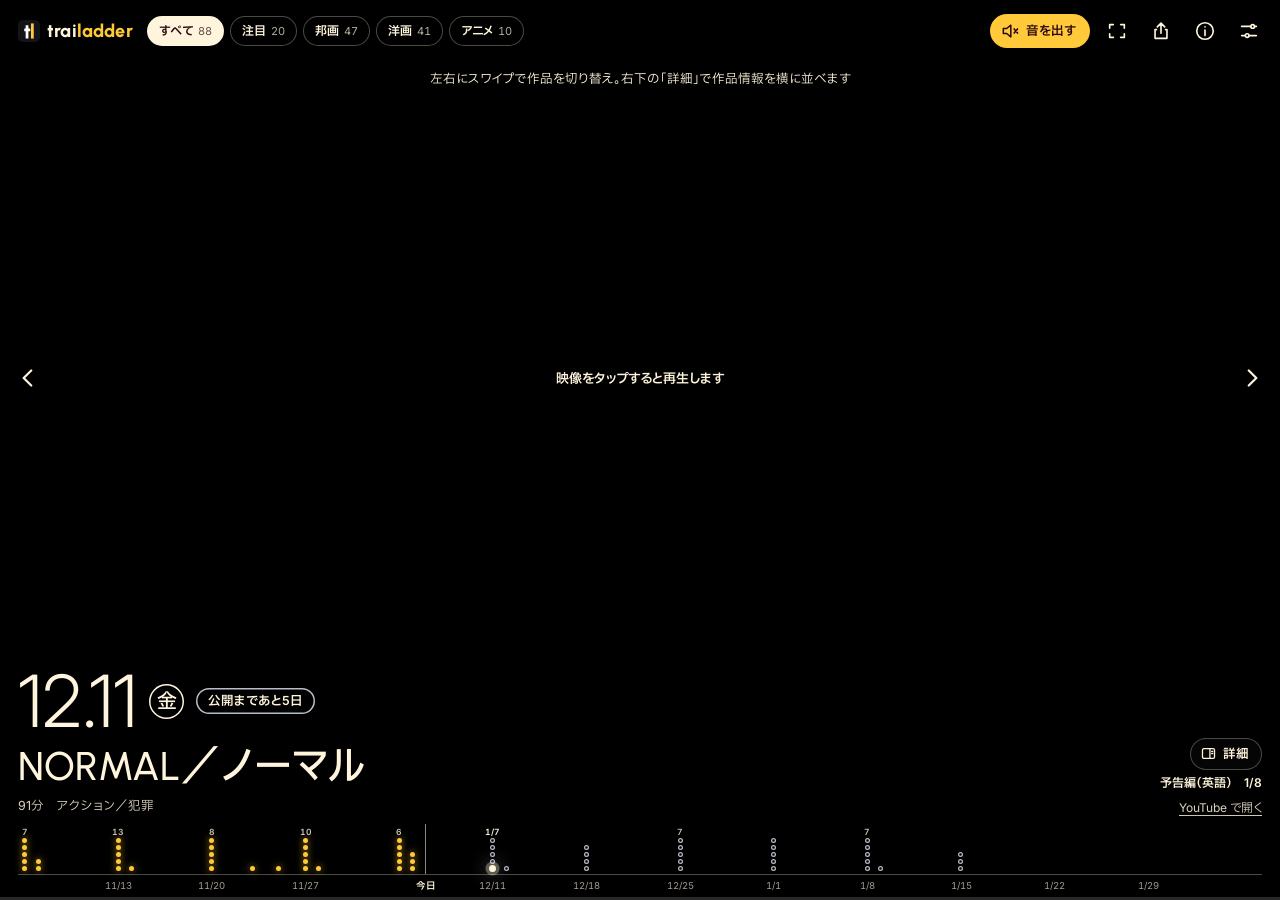
==== index.html @ 7d26bb8e "SEO：題名・canonical・構造化データ・sitemap.xml・robots.txt、サイト名を Trailadder に - <title>/og:title を「Trailadder - " ====
<!DOCTYPE html>
<html lang="ja">
<head>
<meta charset="utf-8">
<title>Trailadder - 映画の予告編を、はしごする</title>
<link rel="canonical" href="https://trailadder.com/">
<meta name="description" content="公開から1か月以内の映画と、2か月先までの公開予定作の予告編を、公開日順にスワイプで観る。">
<meta name="viewport" content="width=device-width,initial-scale=1,maximum-scale=1,user-scalable=no,viewport-fit=cover">
<meta name="referrer" content="strict-origin-when-cross-origin">
<meta property="og:type" content="website">
<meta property="og:site_name" content="Trailadder">
<meta property="og:title" content="Trailadder - 映画の予告編を、はしごする">
<meta property="og:description" content="公開から1か月以内の映画と、2か月先までの公開予定作の予告編を、公開日順にスワイプで観る。">
<meta property="og:url" content="https://trailadder.com/">
<meta property="og:image" content="https://trailadder.com/icons/icon-512.png">
<meta property="og:image:alt" content="Trailadder">
<meta name="twitter:card" content="summary">
<meta name="theme-color" content="#000000">
<meta name="mobile-web-app-capable" content="yes">
<meta name="apple-mobile-web-app-capable" content="yes">
<meta name="apple-mobile-web-app-status-bar-style" content="black-translucent">
<meta name="apple-mobile-web-app-title" content="Trailadder">
<link rel="manifest" href="manifest.webmanifest">
<link rel="icon" href="icons/icon.svg" type="image/svg+xml">
<link rel="apple-touch-icon" href="icons/icon-180.png">
<link rel="preconnect" href="https://image.tmdb.org">
<!-- フォント：全体は Inter → IBM Plex Sans JP、サイト名と作品の題名は Urbanist → IBM Plex Sans JP。Google Fonts を非同期で読み込む（cinemaladder と同じ読み込み方） -->
<link rel="preconnect" href="https://fonts.googleapis.com">
<link rel="preconnect" href="https://fonts.gstatic.com" crossorigin>
<link rel="stylesheet" href="https://fonts.googleapis.com/css2?family=Inter:wght@300;400;500;600&amp;family=Urbanist:wght@400;500;600;800&amp;family=IBM+Plex+Sans+JP:wght@300;400;500;600&amp;display=swap" media="print" onload="this.media='all'">
<noscript><link rel="stylesheet" href="https://fonts.googleapis.com/css2?family=Inter:wght@300;400;500;600&amp;family=Urbanist:wght@400;500;600;800&amp;family=IBM+Plex+Sans+JP:wght@300;400;500;600&amp;display=swap"></noscript>
<script>
/* 確認用（stg）のアドレス（stg.… / stg-….）で開いたときだけ、画面に印を出す */
if (/^stg[.-]/.test(location.hostname)) document.documentElement.classList.add('stg');
</script>
<style>
:root{
  /* 映像が全面。左下に公開日を大きく置き、最下段は電球の公開カレンダー（点灯＝公開済み、今日で灯りが止まる）。
     映像以外の面はすべて劇場の緞帳。 */
  --curtain:#4b0f1e;        /* 緞帳の臙脂 */
  --curtain-deep:#2a0710;   /* 緞帳の影 */
  --light:#fff5dc;          /* 映写機の光 */
  --bulb:#ffc93a;           /* 点灯した電球 */
  --silver:#b9bdc9;         /* 消灯した電球、銀幕 */
  /* --font0 は cinemaladder と同じ端末標準のフォント（Google Fonts が届くまでと、届かないときに使う） */
  --font0:"Hiragino Sans","Hiragino Kaku Gothic ProN","Noto Sans JP","Yu Gothic UI",Meiryo,system-ui,sans-serif;
  --font:"Inter","IBM Plex Sans JP",var(--font0);
  --name:"Urbanist","IBM Plex Sans JP",var(--font0);   /* サイト名と作品の題名 */
  --display:var(--font);
  --ui:var(--font);
}
*{box-sizing:border-box}
[hidden]{display:none!important}
html,body{margin:0;height:100%;background:#000}
/* 和文の字間を詰める（palt）を全体にかける。cinemaladder と同じ。和文と英数字のあいだはブラウザが細く空ける。
   注意：font の一括指定（font:500 20px/1.2 …）は font-feature-settings も normal に戻すので、使うときは直後に font-feature-settings:inherit を書く */
body{position:fixed;inset:0;overflow:hidden;overscroll-behavior:none;font-family:var(--ui);color:var(--light);color-scheme:dark;font-feature-settings:"palt" 1;text-autospace:normal;
  -webkit-text-size-adjust:100%;-webkit-user-select:none;user-select:none;-webkit-touch-callout:none;-webkit-tap-highlight-color:transparent;touch-action:none}
button{font:inherit;font-feature-settings:inherit;color:inherit;background:none;border:0;padding:0;margin:0;cursor:pointer;touch-action:manipulation}
a{color:inherit}
:focus-visible{outline:2px solid var(--bulb);outline-offset:2px}
.curtain{background:
  repeating-linear-gradient(90deg,rgba(0,0,0,.22) 0 7px,rgba(0,0,0,0) 7px 24px,rgba(255,235,200,.05) 24px 33px,rgba(0,0,0,0) 33px 48px),
  linear-gradient(180deg,#5c1426,var(--curtain) 42%,var(--curtain-deep))}

/* ---------- stage: always landscape ---------- */
#stage{position:absolute;top:0;left:0;width:100vw;height:100vh;transform-origin:0 0;overflow:hidden;background:#000;
  --W:100vw;--H:100vh;--railh:62px;--mid:42%;
  --il:env(safe-area-inset-left,0px);--ir:env(safe-area-inset-right,0px);--it:env(safe-area-inset-top,0px);--ib:env(safe-area-inset-bottom,0px);
  --gl:max(18px,var(--il));--gr:max(18px,var(--ir));--gt:max(8px,var(--it));--gb:max(10px,var(--ib))}
#stage.cw{--il:env(safe-area-inset-top,0px);--ir:env(safe-area-inset-bottom,0px);--it:env(safe-area-inset-right,0px);--ib:env(safe-area-inset-left,0px)}
#stage.ccw{--il:env(safe-area-inset-bottom,0px);--ir:env(safe-area-inset-top,0px);--it:env(safe-area-inset-left,0px);--ib:env(safe-area-inset-right,0px)}

#player,#track{position:absolute;inset:0;will-change:transform}
#player{z-index:0;background:#000;overflow:hidden}
#ambient{position:absolute;inset:-12%;background:center/cover no-repeat;filter:blur(32px) brightness(.42) saturate(1.25)}
#ytbox{position:absolute;left:50%;top:50%;transform:translate(-50%,-50%);background:#000}
#ytbox iframe,#yt{display:block;width:100%;height:100%;border:0}

#track{z-index:1;pointer-events:none}
.slide{position:absolute;inset:0;overflow:hidden}
.slide[data-role="prev"]{transform:translateX(-100%)}
.slide[data-role="next"]{transform:translateX(100%)}
.slide .ambw,.slide .ov{display:none}
.slide .bg{position:absolute;inset:0;background:#000 center/cover no-repeat;transition:opacity .35s}
.slide.live .bg{opacity:0}
.slide .scrim{position:absolute;inset:0;background:
  linear-gradient(to top,rgba(0,0,0,.86),rgba(0,0,0,.42) 36%,rgba(0,0,0,0) 62%),
  linear-gradient(to bottom,rgba(0,0,0,.6),rgba(0,0,0,0) 24%)}
.meta{position:absolute;left:var(--gl);bottom:calc(var(--railh) + var(--gb) + 12px);max-width:min(62%,680px);display:flex;flex-direction:column;gap:6px}
.when{margin:0;display:flex;flex-wrap:wrap;align-items:center;gap:6px 12px;max-width:calc(var(--W) * .5 - 56px - var(--gl))}
.date{font:300 clamp(34px,calc(var(--H) * .135),72px)/.95 var(--display);font-feature-settings:inherit;letter-spacing:-.01em;text-shadow:0 2px 18px rgba(0,0,0,.55)}
.dow{flex:none;width:1.75em;height:1.75em;border-radius:50%;display:grid;place-items:center;box-shadow:inset 0 0 0 1.5px currentColor;font:500 clamp(13px,calc(var(--H) * .042),20px)/1 var(--display);font-feature-settings:inherit}
.state{flex:none;font:600 12.5px/1 var(--ui);font-feature-settings:inherit;padding:7px 12px;border-radius:99px;white-space:nowrap}
.state.lit{background:var(--bulb);color:var(--curtain-deep)}
.state.unlit{box-shadow:inset 0 0 0 1.5px var(--silver);background:rgba(0,0,0,.3)}
.title{margin:0;font:500 clamp(20px,calc(var(--H) * .074),40px)/1.25 var(--name);font-feature-settings:inherit;text-wrap:wrap;word-break:keep-all;overflow-wrap:anywhere;text-shadow:0 1px 14px rgba(0,0,0,.65);
  display:-webkit-box;-webkit-box-orient:vertical;-webkit-line-clamp:2;overflow:hidden}
.sub{margin:0;font:400 12.5px/1.5 var(--ui);font-feature-settings:inherit;opacity:.86;text-shadow:0 1px 6px rgba(0,0,0,.7)}

#gest{position:absolute;inset:0;z-index:2;touch-action:none}
#stage.direct #gest{pointer-events:none}

#progress{position:absolute;z-index:3;left:0;right:0;bottom:0;height:3px;background:rgba(255,245,220,.16);pointer-events:none}
#progress i{display:block;height:100%;width:0;background:var(--bulb)}
#stage.buffering #progress i{animation:pulse 1s infinite}
@keyframes pulse{50%{opacity:.35}}

/* everything marked .h fades with the HUD */
.h{transition:opacity .22s}
#stage:not(.hud) .h{opacity:0;pointer-events:none}

#top{position:absolute;z-index:4;top:0;left:0;right:0;height:calc(46px + var(--gt));padding:var(--gt) calc(var(--gr) - 8px) 0 var(--gl);display:flex;align-items:center;gap:14px}
.brand{flex:none;display:inline-flex;text-decoration:none;-webkit-tap-highlight-color:transparent;align-items:center;gap:7px;font:800 18px/1 var(--name);font-feature-settings:inherit;letter-spacing:.01em}   /* cinemaladder のサイト名と同じ太さ・字間。押すと ?f= のないトップ（/）を開き直す */
.brand .mark{width:22px;height:22px;flex:none}
.lad{color:var(--bulb)}
.chips{display:flex;gap:6px;min-width:0}
.chip{flex:none;height:30px;padding:0 12px;border-radius:99px;font:600 12px/1 var(--ui);font-feature-settings:inherit;background:rgba(0,0,0,.4);box-shadow:inset 0 0 0 1px rgba(255,245,220,.3);-webkit-backdrop-filter:blur(10px);backdrop-filter:blur(10px)}
.chip small{font:400 11px/1 var(--ui);font-feature-settings:inherit;opacity:.7;margin-left:.45em;font-variant-numeric:tabular-nums}
.chip[aria-pressed="true"]{background:var(--light);color:var(--curtain-deep);box-shadow:none}
.tools{margin-left:auto;flex:none;display:flex;align-items:center;gap:2px}
.ib{flex:none;width:42px;height:42px;border-radius:99px;display:inline-flex;align-items:center;justify-content:center;gap:6px}
.ib svg{width:22px;height:22px;fill:none;stroke:currentColor;stroke-width:1.8;stroke-linecap:round;stroke-linejoin:round}
.ib:active{background:rgba(255,245,220,.16)}
#bSound span{display:none;font:600 12.5px/1 var(--ui);font-feature-settings:inherit;white-space:nowrap}
#stage.muted #bSound{width:auto;padding:0 14px 0 10px;background:var(--bulb);color:var(--curtain-deep);margin-right:4px;height:34px}
#stage.muted #bSound span{display:inline}
#stage.muted #bSound svg{width:20px;height:20px}
#stage.ytt:not(.tall) .brand,#stage.ytt:not(.tall) #chips{opacity:0;pointer-events:none}
.brand,#chips{transition:opacity .6s}
/* 上の段が収まらないときは、段階的に詰める（fitTop が c1〜c4 を付ける） */
#top.c1 .chip small{display:none}
#top.c2{gap:10px}#top.c2 .chips{gap:4px}#top.c2 .chip{padding:0 10px}#top.c2 .tools{gap:0}#top.c2 .ib{width:38px}
#top.c3 .brand .wm{display:none}
#stage.muted #top.c4 #bSound span{display:none}
#stage.muted #top.c4 #bSound{width:38px;padding:0}
#stage.muted #bSound .on,#stage:not(.muted) #bSound .off{display:none}
#stage.fill #bFill .out,#stage:not(.fill) #bFill .in{display:none}
#stage.tall #bFill{display:none}
#stage.narrow .chip small{display:none}
#stage.narrow .chip{padding:0 10px}
#stage.narrow.muted #bSound span{display:none}
#stage.narrow.muted #bSound{width:38px;padding:0}

#hint{display:none;position:absolute;z-index:4;left:50%;top:var(--mid);transform:translate(-50%,-50%);margin:0;pointer-events:none;white-space:nowrap;
  font:600 13px/1 var(--ui);font-feature-settings:inherit;background:rgba(0,0,0,.62);padding:10px 16px;border-radius:99px}
#stage.stalled:not(.blocked):not(.direct) #hint{display:block}
/* until the trailer is actually playing: three marquee bulbs light in turn over the still */
#loader{display:none;position:absolute;z-index:3;left:50%;top:var(--mid);transform:translate(-50%,-50%);gap:11px;padding:13px 17px;border-radius:99px;pointer-events:none;
  background:rgba(0,0,0,.42);-webkit-backdrop-filter:blur(10px);backdrop-filter:blur(10px)}
#loader i{width:9px;height:9px;border-radius:50%;box-shadow:inset 0 0 0 1.5px var(--silver);animation:chase 1.05s infinite}
#loader i:nth-child(2){animation-delay:.175s}
#loader i:nth-child(3){animation-delay:.35s}
@keyframes chase{0%,55%,100%{background:transparent;box-shadow:inset 0 0 0 1.5px var(--silver)}12%,30%{background:var(--bulb);box-shadow:0 0 10px rgba(255,201,58,.85)}}
#stage.loading:not(.stalled):not(.blocked):not(.direct) #loader{display:flex}
#stage.boot{visibility:hidden}   /* 作品データが届くまでは、読み込み中の点だけを出す */
#stage.boot #loader{visibility:visible}
#blockmsg{display:none;position:absolute;z-index:4;left:50%;top:var(--mid);transform:translate(-50%,-50%);text-align:center;font:600 13px/1.7 var(--ui);font-feature-settings:inherit;background:rgba(0,0,0,.6);padding:12px 18px;border-radius:14px;max-width:70%}
#stage.blocked #blockmsg{display:block}
#blockmsg a{display:inline-block;margin-top:6px;color:var(--bulb)}

.edge{position:absolute;z-index:4;top:var(--mid);width:44px;height:64px;margin-top:-32px;display:grid;place-items:center;border-radius:12px}
.edge svg{width:26px;height:26px;fill:none;stroke:currentColor;stroke-width:2;stroke-linecap:round;stroke-linejoin:round;filter:drop-shadow(0 1px 4px #000)}
#bPrev{left:calc(var(--gl) - 12px)}
#bNext{right:calc(var(--gr) - 12px)}
@media (pointer:coarse){.edge{display:none}}

#stage.scrub #vinfo{opacity:0}
#vinfo{position:absolute;z-index:4;transition:opacity .15s;right:var(--gr);bottom:calc(var(--railh) + var(--gb) + 12px);text-align:right;display:grid;gap:5px;font:400 12px/1.3 var(--ui);font-feature-settings:inherit;text-shadow:0 1px 6px rgba(0,0,0,.8)}
#vname{font-weight:600}
#vtime{font-variant-numeric:tabular-nums;opacity:.86}
#vinfo a{opacity:.86;text-underline-offset:3px}

/* the release calendar: one column per day, one bulb per film */
#rail{position:absolute;z-index:4;left:var(--gl);right:var(--gr);bottom:var(--gb);height:var(--railh);touch-action:none;cursor:pointer}
.days{position:absolute;left:0;right:0;top:0;bottom:15px;display:flex;align-items:stretch;border-bottom:1px solid rgba(255,245,220,.3)}
.day{flex:1 1 0;min-width:0;position:relative;display:flex;flex-direction:column-reverse;align-items:center;gap:2px;padding-bottom:3px}
.day i{flex:none;width:5px;height:5px;border-radius:50%}
.day.lit i{background:var(--bulb);box-shadow:0 0 7px rgba(255,201,58,.75)}
.day.unlit i{box-shadow:inset 0 0 0 1.2px var(--silver)}
.day i.cur{background:var(--light);box-shadow:0 0 0 2.5px rgba(255,245,220,.32),0 0 12px rgba(255,255,255,.9);transform:scale(1.4)}
.day b{font:600 8.5px/1 var(--ui);font-feature-settings:inherit;opacity:.8;font-variant-numeric:tabular-nums}
.day b.at{opacity:1;white-space:nowrap;position:relative;z-index:1}
.day.today::after{content:"";position:absolute;left:50%;top:-4px;bottom:0;width:1px;margin-left:-.5px;background:rgba(255,245,220,.55);z-index:-1}
.days.intro .day.lit i{animation:lightup .5s both;animation-delay:calc(var(--k) * 14ms)}
@keyframes lightup{from{background:transparent;box-shadow:inset 0 0 0 1.2px var(--silver)}}
.axis{position:absolute;left:0;right:0;bottom:0;height:11px}
.axis span{position:absolute;bottom:0;transform:translateX(-50%);font:400 9.5px/1 var(--ui);font-feature-settings:inherit;opacity:.64;font-variant-numeric:tabular-nums;white-space:nowrap}
.axis .now{opacity:1;font-weight:600}
.day.sel{background:linear-gradient(to top,rgba(255,245,220,.22),rgba(255,245,220,0));border-radius:3px 3px 0 0}
/* while scrubbing, the date floats well above the finger and a stem points down to the day */
.bubble{position:absolute;bottom:calc(100% + 34px);transform:translateX(-50%);max-width:min(78vw,340px);background:var(--light);color:var(--curtain-deep);padding:8px 12px 9px;border-radius:10px;
  pointer-events:none;box-shadow:0 8px 26px rgba(0,0,0,.5);display:grid;gap:3px;--tx:50%}
.bubble b{font:600 13.5px/1.2 var(--ui);font-feature-settings:inherit;white-space:nowrap}
.bubble span{font:600 11.5px/1.3 var(--ui);font-feature-settings:inherit;opacity:.72;white-space:nowrap;overflow:hidden;text-overflow:ellipsis}
.bubble::before{content:"";position:absolute;top:100%;left:var(--tx);width:1.5px;height:34px;margin-left:-.75px;background:linear-gradient(var(--light),rgba(255,245,220,.25))}
.bubble::after{content:"";position:absolute;top:calc(100% - 1px);left:var(--tx);margin-left:-7px;border:7px solid transparent;border-top-color:var(--light)}

#seekfx{position:absolute;z-index:3;top:var(--mid);width:96px;height:96px;margin-top:-48px;border-radius:50%;background:rgba(0,0,0,.55);display:grid;place-items:center;font:600 12.5px/1 var(--ui);font-feature-settings:inherit;opacity:0;pointer-events:none}
#seekfx.l{left:12%}
#seekfx.r{right:12%}
#seekfx.c{left:50%;margin-left:-48px}
#seekfx.on{animation:seek .6s}
/* 再生・一時停止の丸は、YouTube の映像の中心に合わせる（横画面では画面の縦中央。縦画面は --mid が映像の中心） */
#stage:not(.tall) #seekfx{top:50%}
#stage.split #seekfx.c{left:calc((100% - var(--pw)) / 2)}
@keyframes seek{0%{opacity:0;transform:scale(.8)}25%{opacity:1;transform:none}100%{opacity:0}}

#direct{position:absolute;z-index:7;left:50%;top:calc(var(--gt) + 52px);transform:translateX(-50%);display:flex;align-items:center;gap:12px;white-space:nowrap;
  background:var(--bulb);color:var(--curtain-deep);font:600 13px/1.4 var(--ui);font-feature-settings:inherit;padding:7px 7px 7px 16px;border-radius:99px;box-shadow:0 6px 24px rgba(0,0,0,.5)}
#direct button{font:600 12px/1 var(--ui);font-feature-settings:inherit;padding:9px 12px;border-radius:99px;background:rgba(42,7,16,.14)}

#scrimS{position:absolute;inset:0;z-index:5;background:rgba(0,0,0,.32);opacity:0;pointer-events:none;transition:opacity .25s}
#stage.sheet #scrimS{opacity:1;pointer-events:auto}
/* the sheet is the same smoked glass as the rest of the overlay UI */
#sheet{position:absolute;z-index:6;top:0;bottom:0;right:0;width:min(56%,500px);display:flex;flex-direction:column;transform:translateX(104%);transition:transform .28s cubic-bezier(.2,.8,.2,1),opacity .22s;
  background:rgba(12,10,12,.68);-webkit-backdrop-filter:blur(28px) saturate(1.3);backdrop-filter:blur(28px) saturate(1.3);box-shadow:inset 1px 0 0 rgba(255,245,220,.1)}
#stage.sheet #sheet{transform:none}
#bClose{position:absolute;z-index:1;top:calc(var(--gt) + 2px);right:calc(var(--gr) - 8px)}
#sheetBody{flex:1;min-height:0;overflow-y:auto;overscroll-behavior:contain;touch-action:none;padding:calc(var(--gt) + 14px) var(--gr) calc(var(--gb) + 16px) 22px;display:flex;flex-direction:column;gap:14px}
#sheetBody>*{flex:none}
.ihead{display:flex;gap:14px;align-items:flex-start}
.ihead>div{flex:1;min-width:0}
.idate{padding-right:38px}   /* × の分は日付の行だけ空ける。題名はその下なので、右端まで使う */
.poster{flex:none;width:76px;aspect-ratio:2/3;border-radius:4px;object-fit:cover;background:rgba(0,0,0,.3)}
.idate{margin:0 0 4px;font:600 12px/1.4 var(--ui);font-feature-settings:inherit;color:var(--bulb)}
.ihead h3{margin:0;font:500 21px/1.3 var(--name);font-feature-settings:inherit;text-wrap:wrap;word-break:keep-all;overflow-wrap:anywhere}
.iorig,.isub{margin:3px 0 0;font:400 12px/1.5 var(--ui);font-feature-settings:inherit;opacity:.76}
.overview{margin:0;font:400 13.5px/1.85 var(--ui);font-feature-settings:inherit}
.ovnote{margin:-6px 0 0;font:400 11.5px/1.6 var(--ui);font-feature-settings:inherit;opacity:.6}
.credits{margin:0;display:grid;grid-template-columns:auto 1fr;gap:6px 14px;font:400 12.5px/1.6 var(--ui);font-feature-settings:inherit}
.credits dt{opacity:.66}
.credits dd{margin:0}
#sheetBody h3.sh{margin:0;padding-right:38px;font:500 21px/1.3 var(--display);font-feature-settings:inherit}
#sheetBody h4{margin:4px 0 -6px;font:600 12px/1.4 var(--ui);font-feature-settings:inherit;opacity:.7}
.vids{list-style:none;margin:0;padding:0;display:grid;gap:6px}
.vids button{width:100%;text-align:left;display:flex;justify-content:space-between;align-items:center;gap:12px;padding:10px 12px;border-radius:8px;background:rgba(255,245,220,.07);font:400 12.5px/1.45 var(--ui);font-feature-settings:inherit}
.vids button[aria-current="true"]{box-shadow:inset 0 0 0 1.5px var(--bulb)}
.vids button span{flex:none;opacity:.66}
.links{margin:0;display:flex;gap:18px;font:600 12.5px/1.4 var(--ui);font-feature-settings:inherit}
.links a{text-underline-offset:3px}
.row{display:flex;align-items:center;justify-content:space-between;gap:14px;min-height:48px;padding:7px 0;border-bottom:1px solid rgba(255,245,220,.13);font:400 13.5px/1.45 var(--ui);font-feature-settings:inherit}
.row small{display:block;font-size:11.5px;opacity:.66}
.btn{flex:none;font:600 12.5px/1 var(--ui);font-feature-settings:inherit;padding:10px 14px;border-radius:99px;box-shadow:inset 0 0 0 1.2px rgba(255,245,220,.5)}
.btn:active{background:rgba(255,245,220,.14)}
.hx{position:absolute;z-index:2;left:0;top:0;width:100%;height:100%;margin:0;padding:0;opacity:0;cursor:pointer;touch-action:manipulation;-webkit-tap-highlight-color:transparent}
.sw{-webkit-appearance:none;appearance:none;flex:none;width:44px;height:26px;margin:0;border-radius:99px;background:rgba(255,245,220,.22);position:relative;transition:background .15s;cursor:pointer}
.sw::after{content:"";position:absolute;top:3px;left:3px;width:20px;height:20px;border-radius:50%;background:var(--light);transition:transform .15s}
.sw:checked{background:var(--bulb)}
.sw:checked::after{transform:translateX(18px);background:var(--curtain-deep)}
.credit{margin:0;font:400 11px/1.75 var(--ui);font-feature-settings:inherit;opacity:.62}

#veil{position:absolute;inset:0;z-index:8;display:grid;align-content:center;padding:0 var(--gr) 0 calc(var(--gl) + 5%)}
.vin{display:grid;gap:12px;max-width:34rem}
.vbrand{margin:0 0 4px;font:400 clamp(38px,calc(var(--H) * .17),80px)/1 var(--name);font-feature-settings:inherit}
#vmsg{margin:0;font:500 18px/1.45 var(--display);font-feature-settings:inherit}
#vsub{margin:0;font:400 12.5px/1.7 var(--ui);font-feature-settings:inherit;opacity:.78;font-variant-numeric:tabular-nums}
#vact{display:flex;flex-wrap:wrap;gap:10px;margin-top:4px}

/* 確認用（stg）の印。stg のアドレスで開いたときだけ出す。触れない・動作を邪魔しない */
#envtag{display:none;position:absolute;z-index:10;left:var(--gl);bottom:calc(var(--gb) - 3px);pointer-events:none;user-select:none;-webkit-user-select:none;
  font:800 10px/1 var(--name);font-feature-settings:inherit;letter-spacing:.08em;color:var(--curtain-deep);background:var(--bulb);padding:3px 6px;border-radius:4px;opacity:.9}
html.stg #envtag{display:block}
#toast{position:absolute;z-index:9;left:50%;top:calc(var(--gt) + 52px);transform:translate(-50%,-8px);max-width:78%;text-align:center;background:rgba(0,0,0,.8);font:400 12.5px/1.55 var(--ui);font-feature-settings:inherit;padding:9px 14px;border-radius:10px;opacity:0;pointer-events:none;transition:opacity .2s,transform .2s}
#toast.on{opacity:1;transform:translate(-50%,0)}


/* ---------- portrait layout: video band on top, the film below it ---------- */
#stage.tall{--railh:70px;--vt:calc(var(--gt) + 88px);--vh:calc(var(--W) * 9 / 16);--vb:calc(var(--vt) + var(--vh));--mid:calc(var(--vt) + var(--vh) / 2)}
#stage.tall:not(.hud) .h{opacity:1;pointer-events:auto}
#stage.tall #top{height:auto;flex-wrap:wrap;row-gap:4px;padding-bottom:0}
#stage.tall .chips{order:3;width:100%}
#stage.tall #ambient{display:none}
#stage.tall #ytbox{left:0;top:var(--vt);transform:none}
#stage.tall .slide .bg{top:var(--vt);height:var(--vh);bottom:auto}
#stage.tall .slide .scrim{display:none}
#stage.tall .slide .ambw{display:block;position:absolute;left:0;right:0;top:var(--vb);bottom:0;overflow:hidden}
#stage.tall .slide .amb{position:absolute;inset:-25%;background:#000 center/cover no-repeat;filter:blur(30px) brightness(.34) saturate(1.2)}
#stage.tall .meta{top:calc(var(--vb) + 18px);bottom:calc(var(--railh) + var(--gb) + 40px);right:var(--gr);max-width:none;gap:8px;overflow:hidden;
  -webkit-mask-image:linear-gradient(to bottom,#000 calc(100% - 28px),transparent);mask-image:linear-gradient(to bottom,#000 calc(100% - 28px),transparent)}
#stage.tall .meta>*{flex-shrink:0}   /* a long synopsis is cut off by the mask; the title never gives way */
#stage.tall .when{max-width:none}
#stage.tall .date{font-size:58px}
#stage.tall .title{font-size:25px}
#stage.tall .slide .ov{display:block;margin:6px 0 0;font:400 13px/1.85 var(--ui);font-feature-settings:inherit;opacity:.84}
#stage.tall #vinfo{left:var(--gl);display:flex;align-items:baseline;gap:14px;text-align:left}
#stage.tall #vopen{margin-left:auto}
#stage.tall .day i{width:3.5px;height:3.5px}
#stage.tall #sheet{top:auto;left:0;right:0;width:auto;height:min(74%,680px);transform:translateY(104%);border-radius:16px 16px 0 0;box-shadow:inset 0 1px 0 rgba(255,245,220,.1)}
/* portrait details: the area under the video simply becomes scrollable. The panel fades in exactly over the film's
   date, title and synopsis (same type, same place) on the same blurred backdrop, and the rest follows below. */
#stage.tall.inl #sheet{top:var(--vb);height:auto;bottom:0;transform:none;opacity:0;pointer-events:none;border-radius:0;background:none;-webkit-backdrop-filter:none;backdrop-filter:none;box-shadow:none}
#stage.tall.inl.sheet #sheet{opacity:1;pointer-events:auto}
#stage.tall.inl #scrimS{background:none;pointer-events:none}   /* the video stays live: tap to pause, swipe to change film */
#stage.tall.inl #sheetBody{padding:18px var(--gr) calc(var(--gb) + 28px) var(--gl);
  -webkit-mask-image:linear-gradient(to bottom,transparent,#000 16px);mask-image:linear-gradient(to bottom,transparent,#000 16px)}
#stage.tall.inl #bClose{top:8px}
#stage.tall .slide .meta,#stage.tall #vinfo,#stage.tall #rail{transition:opacity .22s}
#stage.tall.inl.sheet .slide[data-role="cur"] .meta,#stage.tall.inl.sheet #vinfo,#stage.tall.inl.sheet #rail{opacity:0;pointer-events:none}
.imeta{display:flex;flex-direction:column;gap:8px}
.imeta .when{padding-right:40px}
.imeta .title{display:block;overflow:visible}
#stage.tall.inl .overview{font:400 13px/1.85 var(--ui);font-feature-settings:inherit;opacity:.84;margin-top:6px}
#stage.tall.sheet #sheet{transform:none}

#stage.tall #toast,#stage.tall #direct{top:calc(var(--vt) + 14px)}

/* ---------- landscape details: the video moves left and the details sit beside it ---------- */
#stage{--pw:min(42%,460px)}
#stage.split #scrimS{background:none;pointer-events:none}
#stage.split #sheet{width:var(--pw)}
#stage.split #player,#stage.split #track{right:var(--pw)}
#stage.split .slide .meta{opacity:0;pointer-events:none}
#stage.split #rail,#stage.split #vinfo{right:calc(var(--pw) + var(--gr))}
#stage.split #bNext{right:calc(var(--pw) + var(--gr) - 12px)}
.dbtn{justify-self:end;display:inline-flex;align-items:center;gap:6px;height:32px;padding:0 13px 0 10px;border-radius:99px;font:600 12.5px/1 var(--ui);font-feature-settings:inherit;
  background:rgba(12,10,12,.5);-webkit-backdrop-filter:blur(12px);backdrop-filter:blur(12px);box-shadow:inset 0 0 0 1px rgba(255,245,220,.28);text-shadow:none}
.dbtn svg{width:17px;height:17px;fill:none;stroke:currentColor;stroke-width:1.8;stroke-linecap:round;stroke-linejoin:round}
.dbtn[aria-pressed="true"]{background:var(--light);color:var(--curtain-deep);box-shadow:none}
#stage.tall .dbtn{display:none}

@media (prefers-reduced-motion:reduce){
  *,*::before,*::after{animation:none!important;transition-duration:.01ms!important}
}
</style>
<!-- 検索エンジン向けの構造化データ（サイトの種類・名前・読み方・姉妹サイト） -->
<script type="application/ld+json">
{
  "@context": "https://schema.org",
  "@type": "WebApplication",
  "name": "Trailadder",
  "alternateName": "トレイラダー",
  "url": "https://trailadder.com/",
  "description": "公開から1か月以内の映画と、2か月先までの公開予定作の予告編を、公開日順にスワイプで観る。",
  "inLanguage": "ja",
  "applicationCategory": "EntertainmentApplication",
  "operatingSystem": "Any",
  "offers": {
    "@type": "Offer",
    "price": "0",
    "priceCurrency": "JPY"
  },
  "isRelatedTo": {
    "@type": "WebSite",
    "name": "Cinemaladder",
    "url": "https://cinemaladder.com/"
  }
}
</script>
</head>
<body>

<div id="stage" class="hud muted" hidden>
  <div id="player"><div id="ambient"></div><div id="ytbox"><div id="yt"></div></div></div>

  <div id="track">
    <article class="slide" data-role="prev"><div class="ambw"><div class="amb"></div></div><div class="bg"></div><div class="scrim h"></div><div class="meta h"><p class="when"><span class="date"></span><span class="dow"></span><span class="state"></span></p><h2 class="title"></h2><p class="sub"></p><p class="ov"></p></div></article>
    <article class="slide" data-role="cur"><div class="ambw"><div class="amb"></div></div><div class="bg"></div><div class="scrim h"></div><div class="meta h"><p class="when"><span class="date"></span><span class="dow"></span><span class="state"></span></p><h2 class="title"></h2><p class="sub"></p><p class="ov"></p></div></article>
    <article class="slide" data-role="next"><div class="ambw"><div class="amb"></div></div><div class="bg"></div><div class="scrim h"></div><div class="meta h"><p class="when"><span class="date"></span><span class="dow"></span><span class="state"></span></p><h2 class="title"></h2><p class="sub"></p><p class="ov"></p></div></article>
  </div>

  <div id="gest" aria-hidden="true"></div>
  <div id="progress"><i></i></div>

  <header id="top" class="h">
    <a class="brand" href="/" aria-label="trailadder（最初から観る）"><svg class="mark" viewBox="0 0 32 32" aria-hidden="true"><rect width="32" height="32" rx="7" fill="#141418"/><g transform="translate(8.080 27.000) scale(0.01467 -0.01467)"><path fill="#FFFFFF" d="M664 724H484V0H208V724H70V1000H208V1314H484V1000H664Z"/><path fill="#FFC93A" transform="translate(614 0)" d="M120 0V1500H396V0Z"/></g></svg><span class="wm">trai<span class="lad">ladder</span></span></a>
    <div class="chips" id="chips" role="group" aria-label="作品の絞り込み"></div>
    <div class="tools">
      <button class="ib" id="bSound" type="button" aria-label="音を出す">
        <svg class="off" viewBox="0 0 24 24" aria-hidden="true"><path d="M4 9v6h4l5 4V5L8 9H4z"/><path d="M17 9.5l4 5M21 9.5l-4 5"/></svg>
        <svg class="on" viewBox="0 0 24 24" aria-hidden="true"><path d="M4 9v6h4l5 4V5L8 9H4z"/><path d="M16.5 8.5a5 5 0 010 7M19 6a8.5 8.5 0 010 12"/></svg>
        <span>音を出す</span>
      </button>
      <button class="ib" id="bFill" type="button" aria-label="映像の拡大を切り替える">
        <svg class="out" viewBox="0 0 24 24" aria-hidden="true"><path d="M4 9V5h4M20 9V5h-4M4 15v4h4M20 15v4h-4"/></svg>
        <svg class="in" viewBox="0 0 24 24" aria-hidden="true"><path d="M8 5v4H4M16 5v4h4M8 19v-4H4M16 19v-4h4"/></svg>
      </button>
      <button class="ib" id="bOrient" type="button" aria-label="横画面にする">
        <svg viewBox="0 0 24 24" aria-hidden="true"><rect x="7" y="3" width="10" height="18" rx="2"/><path d="M3 14a8 8 0 004 6M2 17l1-3 3 1"/></svg>
      </button>
      <button class="ib" id="bShare" type="button" aria-label="この予告編を共有">
        <svg viewBox="0 0 24 24" aria-hidden="true"><path d="M12 3.5v11M8 7.5l4-4 4 4M7 10.5H5.5v9.5h13v-9.5H17"/></svg>
      </button>
      <button class="ib" id="bInfo" type="button" aria-label="作品の詳細を開く">
        <svg viewBox="0 0 24 24" aria-hidden="true"><circle cx="12" cy="12" r="9"/><path d="M12 11v6M12 7.5v.01"/></svg>
      </button>
      <button class="ib" id="bSet" type="button" aria-label="設定を開く">
        <svg viewBox="0 0 24 24" aria-hidden="true"><path d="M4 7h10M18 7h2M4 17h4M12 17h8"/><circle cx="16" cy="7" r="2"/><circle cx="10" cy="17" r="2"/></svg>
      </button>
    </div>
  </header>

  <p id="hint" class="h">映像をタップすると再生します</p>
  <div id="loader" role="status" aria-label="予告編を読み込んでいます"><i></i><i></i><i></i></div>
  <div id="blockmsg" class="h">この予告は埋め込みでは再生できません<br><a id="blockopen" target="_blank" rel="noopener">YouTube で開く</a></div>
  <button class="edge h" id="bPrev" type="button" aria-label="前の作品へ"><svg viewBox="0 0 24 24" aria-hidden="true"><path d="M15 5l-7 7 7 7"/></svg></button>
  <button class="edge h" id="bNext" type="button" aria-label="次の作品へ"><svg viewBox="0 0 24 24" aria-hidden="true"><path d="M9 5l7 7-7 7"/></svg></button>

  <div id="vinfo" class="h"><button class="dbtn" id="bDetail" type="button" aria-pressed="false"><svg viewBox="0 0 24 24" aria-hidden="true"><rect x="3.5" y="5" width="17" height="14" rx="2"/><path d="M14 5v14M16.5 9h1.5M16.5 12h1.5"/></svg>詳細</button><span id="vname"></span><span id="vtime"></span><a id="vopen" target="_blank" rel="noopener">YouTube で開く</a></div>

  <div id="rail" class="h" role="group" aria-label="公開日のカレンダー"><div class="days" id="days"></div><div class="axis" id="axis"></div><div class="bubble" id="bubble" hidden></div></div>

  <div id="seekfx" aria-hidden="true"></div>
  <div id="direct" hidden><span></span><button id="bDirectOff" type="button">やめる</button></div>

  <div id="scrimS"></div>
  <aside id="sheet" aria-hidden="true">
    <button class="ib" id="bClose" type="button" aria-label="閉じる"><svg viewBox="0 0 24 24" aria-hidden="true"><path d="M6 6l12 12M18 6L6 18"/></svg></button>
    <div id="sheetBody"></div>
  </aside>

  <div id="veil" class="curtain" hidden>
    <div class="vin">
      <p class="vbrand">trai<span class="lad">ladder</span></p>
      <p id="vmsg"></p>
      <p id="vsub"></p>
      <div id="vact"><button class="btn" id="bRetry" type="button">もう一度読み込む</button></div>
    </div>
  </div>

  <div id="toast" role="status" aria-live="polite"></div>
  <div id="envtag" aria-hidden="true">stg</div>
</div>


<script>
(() => {
'use strict';

/* ---------- constants ---------- */
const TMDB = 'https://api.themoviedb.org/3';
const IMG = 'https://image.tmdb.org/t/p/';
const REGION = 'JP', LANG = 'ja-JP';
const HOT_N = 20, MAXDOT = 5;
const NS = 'trailadder.';
const DOW = ['日', '月', '火', '水', '木', '金', '土'];
const TYPE_JA = { Trailer: '予告編', Teaser: '特報', Clip: '本編映像', Featurette: '特別映像', 'Behind the Scenes': 'メイキング', Bloopers: 'NG集', 'Opening Credits': 'オープニング' };
const TYPE_RANK = { Trailer: 0, Teaser: 1, Clip: 2, Featurette: 3 };
const LANG_JA = { en: '英語', ko: '韓国語', zh: '中国語', cn: '広東語', fr: 'フランス語', es: 'スペイン語', de: 'ドイツ語', it: 'イタリア語', hi: 'ヒンディー語', th: 'タイ語' };

/* ---------- small helpers ---------- */
const $ = (s, r = document) => r.querySelector(s);
const clamp = (v, a, b) => Math.min(b, Math.max(a, v));
const sleep = ms => new Promise(r => setTimeout(r, ms));
const esc = s => String(s == null ? '' : s).replace(/[&<>"']/g, c => ({ '&': '&amp;', '<': '&lt;', '>': '&gt;', '"': '&quot;', "'": '&#39;' }[c]));
/* 題名の改行位置。日本語は単語の区切りに <wbr> を入れ、CSS は「単語の途中では折らない」（keep-all）にする。
   こうすると、Chrome でも Safari でも、区切りのよい所だけで折り返す。Intl.Segmenter がない環境では、そのまま表示する */
const SEG = typeof Intl !== 'undefined' && Intl.Segmenter ? new Intl.Segmenter('ja', { granularity: 'word' }) : null;
// 「・」「／」「、」などの記号は前の語にくっつけ、行の頭に来ないようにする。開きかっこ（『「（など）は後ろの語にくっつける
const KANA = /[\u30A1-\u30FAー]/;
const OPEN = /^[「『（(［\[【〈《〔“‘]+$/;
const wbrTitle = s => {
  const t = String(s == null ? '' : s); if (!SEG) return esc(t);
  let out = '', prev = null;
  for (const x of SEG.segment(t)) {
    const open = OPEN.test(x.segment);
    // カタカナが続く所（ファー｜ザー など、辞書が分けてしまう所）でも折らない
    if (prev && (x.isWordLike || open) && !OPEN.test(prev.segment) && !(KANA.test(prev.segment.slice(-1)) && KANA.test(x.segment[0]))) out += '<wbr>';
    out += esc(x.segment); prev = x;
  }
  return out;
};
const pad = n => String(n).padStart(2, '0');
const iso = d => `${d.getFullYear()}-${pad(d.getMonth() + 1)}-${pad(d.getDate())}`;
const parseISO = s => { const [y, m, d] = s.split('-').map(Number); return new Date(y, m - 1, d); };
const startOfDay = d => new Date(d.getFullYear(), d.getMonth(), d.getDate());
const todayS = () => iso(new Date());
const dayDiff = (a, b) => Math.round((a - b) / 864e5);
const addMonths = (d, n) => { const r = new Date(d.getFullYear(), d.getMonth() + n, d.getDate()); if (r.getDate() !== d.getDate()) r.setDate(0); return r; };
const fmtTime = s => { s = Math.max(0, Math.floor(s)); return `${Math.floor(s / 60)}:${pad(s % 60)}`; };
const store = {
  get(k, d) { try { const v = localStorage.getItem(NS + k); return v == null ? d : JSON.parse(v); } catch (e) { return d; } },
  set(k, v) { try { localStorage.setItem(NS + k, JSON.stringify(v)); } catch (e) {} },
  del(k) { try { localStorage.removeItem(NS + k); } catch (e) {} }
};

// Touch taps are read from pointer events, not from click: Chrome drops the click of a tap that lands
// just after a flick, and a control should answer the moment the finger lifts.
let ghost = null;
document.addEventListener('click', e => {
  // swallow the click that follows a tap already handled, so it cannot land on whatever appeared underneath
  // 触覚用のスイッチ（下の「疑似触覚」）に当たったクリックは、切り替わりを止めると触覚も消えるので、伝わるのだけを止める
  if (ghost && e.timeStamp - ghost.t < 600 && Math.hypot(e.clientX - ghost.x, e.clientY - ghost.y) < 40) { ghost = null; if (!e.target.classList || !e.target.classList.contains('hx')) e.preventDefault(); e.stopPropagation(); }
}, true);
const isHx = t => !!(t && t.classList && t.classList.contains('hx'));
const markTap = e => { ghost = { t: e.timeStamp, x: e.clientX, y: e.clientY }; };
function onTap(el, fn) {
  let pid = null, x = 0, y = 0, t = 0;
  el.addEventListener('pointerdown', e => { if (e.pointerType === 'mouse') return; pid = e.pointerId; x = e.clientX; y = e.clientY; t = e.timeStamp; });
  el.addEventListener('pointerup', e => {
    if (e.pointerId !== pid) return;
    pid = null;
    if (isHx(e.target)) return;   // 疑似触覚のスイッチに触れたタップは、続くクリックで動かす（指を離した時点で画面を変えると、クリックがスイッチに届かず触覚が出ない）
    if (Math.hypot(e.clientX - x, e.clientY - y) > 14 || e.timeStamp - t > 700) return;
    markTap(e); fn(e);
  });
  el.addEventListener('pointercancel', () => { pid = null; });
  el.addEventListener('click', fn);   // mouse and keyboard
}

/* ---------- 疑似触覚（iPhone・iPad のブラウザだけ。ar-clock と同じ仕組み） ----------
   iOS のブラウザには振動させる命令がない。ただし「スイッチ」部品だけは、指で切り替えた瞬間に端末がカチッと鳴らす。
   そこで各ボタンの上に透明なスイッチを重ね、指が触れたときにそのカチッを借りる（強さは選べない。OS の更新で効かなくなることがある）。
   ボタン本来の動きは変えない：スイッチに当たったタップは、そのままボタンへ伝わる */
const IOS_WEB = /iP(hone|ad|od)/.test(navigator.userAgent) || (/Macintosh/.test(navigator.userAgent) && navigator.maxTouchPoints > 1);
function hapticCover() {
  document.querySelectorAll('button, label.row').forEach(b => {
    if (b.querySelector(':scope > .hx')) return;
    if (getComputedStyle(b).position === 'static') b.style.position = 'relative';
    const i = document.createElement('input');
    i.className = 'hx'; i.type = 'checkbox'; i.setAttribute('switch', ''); i.tabIndex = -1; i.setAttribute('aria-hidden', 'true');
    b.appendChild(i);
  });
}
if (IOS_WEB) {
  hapticCover();
  // ボタンの中身を書き換えると重ねた部品も消えるので、そのたびに付け直す（書き換えが続いても1コマに1回）
  let hxq = 0;
  new MutationObserver(() => { if (!hxq) hxq = requestAnimationFrame(() => { hxq = 0; hapticCover(); }); }).observe(document.body, { childList: true, subtree: true });
}

/* ---------- elements & state ---------- */
const stage = $('#stage'), track = $('#track'), player = $('#player'), ytbox = $('#ytbox'), ambient = $('#ambient');
const gest = $('#gest'), rail = $('#rail'), daysEl = $('#days'), axisEl = $('#axis'), bubble = $('#bubble');
const sheet = $('#sheet'), sheetBody = $('#sheetBody');
const slides = [...document.querySelectorAll('.slide')];
const roles = { prev: slides[0], cur: slides[1], next: slides[2] };

const prefs = Object.assign({ mode: 'portrait', flip: false, fill: false, autoNext: true }, store.get('prefs', {}));
const savePrefs = () => store.set('prefs', prefs);
let data = null;          // { from, to, today, fetchedAt, films, skipped }
let view = [];            // films after the active filter, in release order
let idx = 0;
let filter = 'all';
let rot = 0, W = 0, H = 0, VW = 0, VH = 0;
let hudOn = true, hudT = 0, sheetOpen = null, scrubbing = false, direct = null;
let animating = false, pendingDir = 0, animT = 0, loadT = 0, loadPending = false;
let railN = 0, railDays = [], byDay = new Map();

/* ---------- layout: the stage is landscape whatever the device says ---------- */
const coarse = matchMedia('(pointer:coarse)').matches;
function layout() {
  VW = window.innerWidth; VH = window.innerHeight;
  const portrait = coarse && VH > VW;
  rot = portrait && prefs.mode === 'landscape' ? (prefs.flip ? -90 : 90) : 0;
  W = rot ? VH : VW; H = rot ? VW : VH;
  stage.style.width = W + 'px'; stage.style.height = H + 'px';
  stage.style.transform = rot === 90 ? `translate(${VW}px,0) rotate(90deg)` : rot === -90 ? `translate(0,${VH}px) rotate(-90deg)` : 'none';
  stage.classList.toggle('cw', rot === 90);
  stage.classList.toggle('ccw', rot === -90);
  stage.classList.toggle('narrow', W < 760);
  stage.classList.toggle('tall', !rot && H > W);
  fitTop();
  if (sheetOpen === 'info' && stage.classList.contains('tall') === stage.classList.contains('split')) openSheet('info');   // turned the phone: switch between in-place and side-by-side
  const bo = $('#bOrient');
  bo.hidden = !coarse;
  bo.setAttribute('aria-label', prefs.mode === 'landscape' ? '縦画面にする' : '横画面にする');
  stage.style.setProperty('--W', W + 'px');
  stage.style.setProperty('--H', H + 'px');
  sizePlayer();
  if (data && view.length) { buildRail(); markRail(); }
}
// read the shared link before anything rewrites the address bar
let urlOn = false;   // 最初の表示では URL に作品（?f=）を付けない。自分で作品を動かしてから付ける（cinemaladder と同じ）
function syncUrl() {
  const f = view[idx]; if (!urlOn || !f) return;
  try { history.replaceState(null, '', shareUrl(f)); } catch (e) {}   // the address bar is this film's link
  document.title = `${f.title}｜予告編 - Trailadder`;   // the server titles the page after the film in the link; follow the film on screen
}
let sharedLink = (() => { const q = new URLSearchParams(location.search), id = +q.get('f'); return id ? { id, v: q.get('v') } : null; })();
let SW = 0;   // width of the film strip: the whole stage, or the part left of the details column
function sizePlayer() {
  const split = stage.classList.contains('split');
  SW = split ? W - Math.min(W * .42, 460) : W;
  if (stage.classList.contains('tall')) { ytbox.style.width = W + 'px'; ytbox.style.height = (W * 9 / 16) + 'px'; return; }
  const pw = prefs.fill && !split ? Math.max(W, H * 16 / 9) : Math.min(SW, H * 16 / 9);
  ytbox.style.width = pw + 'px'; ytbox.style.height = (pw * 9 / 16) + 'px';
  stage.classList.toggle('fill', !!prefs.fill);
}
// screen point -> stage point
function toUI(x, y) { return rot === 90 ? { x: y, y: VW - x } : rot === -90 ? { x: VH - y, y: x } : { x, y }; }
function uiRect(el) {
  const r = el.getBoundingClientRect();
  if (rot === 90) return { left: r.top, top: VW - r.right, width: r.height, height: r.width };
  if (rot === -90) return { left: VH - r.bottom, top: r.left, width: r.height, height: r.width };
  return { left: r.left, top: r.top, width: r.width, height: r.height };
}

/* ---------- film text ---------- */
function stateOf(date) {
  const d = dayDiff(parseISO(date), startOfDay(new Date()));
  if (d > 1) return { lit: false, text: `公開まであと${d}日` };
  if (d === 1) return { lit: false, text: 'あした公開' };
  if (d === 0) return { lit: true, text: 'きょう公開' };
  return { lit: true, text: `公開${1 - d}日目` };
}
const GENRE_SHORT = { サイエンスフィクション: 'SF', アニメーション: 'アニメ', 履歴: '歴史' };   // cinemaladder と同じ短縮
function subOf(f) {
  const a = [];
  if (f.runtime) a.push(f.runtime + '分');
  if (f.genres.length) a.push(f.genres.slice(0, 2).map(g => GENRE_SHORT[g] || g).join('／'));
  if (f.cert) a.push(f.cert);
  if (f.revival) a.push('リバイバル上映');
  return a.join('　');
}
const bgUrl = f => f.backdrop ? IMG + 'w1280' + f.backdrop : f.poster ? IMG + 'w780' + f.poster : `https://i.ytimg.com/vi/${f.vids[0].key}/hqdefault.jpg`;
const curVid = f => f.vids[f.vi || 0];
function vidLabel(v) {
  let s = TYPE_JA[v.type] || '映像';
  if (v.lang && v.lang !== 'ja') s += `（${LANG_JA[v.lang] || '原語'}）`;
  return s;
}

/* ---------- slides ---------- */
function paint(el, f) {
  el.classList.remove('live');
  if (!f) { el.hidden = true; return; }
  el.hidden = false;
  const d = parseISO(f.date), st = stateOf(f.date);
  $('.bg', el).style.backgroundImage = `url("${bgUrl(f)}")`;
  $('.date', el).textContent = `${d.getMonth() + 1}.${d.getDate()}`;
  $('.dow', el).textContent = DOW[d.getDay()];
  const s = $('.state', el); s.textContent = st.text; s.className = 'state ' + (st.lit ? 'lit' : 'unlit');
  $('.title', el).innerHTML = wbrTitle(f.title);
  $('.sub', el).textContent = subOf(f);
  $('.ov', el).textContent = f.overview || '';
  $('.amb', el).style.backgroundImage = `url("${f.backdrop ? IMG + 'w300' + f.backdrop : bgUrl(f)}")`;
}
const at = i => { const n = view.length; return n ? view[((i % n) + n) % n] : null; };
const side = i => view.length > 1 ? at(i) : null;
function setRoles() { for (const k in roles) roles[k].dataset.role = k; }
function renderAll() { paint(roles.prev, side(idx - 1)); paint(roles.cur, view[idx]); paint(roles.next, side(idx + 1)); setRoles(); }
function setX(x, animate) {
  const t = animate ? 'transform 260ms cubic-bezier(.2,.8,.2,1)' : 'none';
  const tr = `translate3d(${x}px,0,0)`;
  track.style.transition = t; player.style.transition = t;
  track.style.transform = tr; player.style.transform = tr;
  // 縦画面で詳細を開いているときは、詳細も作品と一緒に横へ動かす（動画の所をなぞっても、詳細の所をなぞっても同じ動きにする）
  if (stage.classList.contains('inl') && sheetOpen === 'info') { sheetBody.style.transition = t; sheetBody.style.transform = x ? tr : ''; }
}
function go(dir, auto) {
  if (!auto) urlOn = true;   // 予告が終わって自動で次へ進んだときは、URL を変えない
  if (animating) finalize();
  if (view.length < 2) { bump(dir); return; }
  animating = true; pendingDir = dir;
  setX(-dir * (SW || W), true);
  animT = setTimeout(finalize, 290);
}
function finalize() {
  if (!animating) return;
  clearTimeout(animT); animating = false;
  const dir = pendingDir, n = view.length; pendingDir = 0;
  const raw = idx + dir; idx = ((raw % n) + n) % n;
  if (raw >= n) toast('最初の作品に戻りました', 1600); else if (raw < 0) toast('最後の作品に移りました', 1600);
  if (dir > 0) { const old = roles.prev; roles.prev = roles.cur; roles.cur = roles.next; roles.next = old; paint(old, side(idx + 1)); }
  else { const old = roles.next; roles.next = roles.cur; roles.cur = roles.prev; roles.prev = old; paint(old, side(idx - 1)); }
  roles.prev.classList.remove('live'); roles.next.classList.remove('live');
  setRoles(); setX(0, false); onSettle();
}
function bump(dir) {
  setX(-dir * 36, true);
  setTimeout(() => { if (!animating) setX(0, true); }, 170);
}
function jumpTo(i) {
  urlOn = true;   // カレンダーで選んだときと、共有リンクで開いたとき
  if (animating) finalize();
  idx = clamp(i, 0, view.length - 1);
  renderAll(); setX(0, false); onSettle();
}
function onSettle() {
  const f = view[idx]; if (!f) return;
  ambient.style.backgroundImage = `url("${f.backdrop ? IMG + 'w300' + f.backdrop : bgUrl(f)}")`;
  if (view.length > 1) for (const n of [idx + 1, idx + 2, idx - 1]) new Image().src = bgUrl(at(n));
  markRail(); updateVinfo();
  if (sheetOpen === 'info') { sheetBody.innerHTML = infoHTML(f); sheetBody.scrollTop = 0; sheetBody.style.transition = 'none'; sheetBody.style.transform = ''; }
  syncUrl();
  setHud(true); queueLoad();
}
function queueLoad() {
  clearTimeout(loadT);
  stage.classList.remove('stalled', 'playing', 'buffering', 'loading');
  $('#progress i').style.width = '0'; $('#vtime').textContent = '';
  if (P.ready) { try { P.yt.pauseVideo(); } catch (e) {} }
  const f = view[idx]; if (!f || f.blocked) { loadPending = false; return; }
  loadPending = true; stage.classList.add('loading');
  loadT = setTimeout(() => { loadPending = false; P.load(curVid(f).key); }, P.yt ? 180 : 0);
}
function updateVinfo() {
  const f = view[idx]; if (!f) return;
  const v = curVid(f), url = 'https://www.youtube.com/watch?v=' + v.key;
  $('#vname').textContent = vidLabel(v) + (f.vids.length > 1 ? `　${(f.vi || 0) + 1}/${f.vids.length}` : '');
  $('#vopen').href = url; $('#blockopen').href = url;
  stage.classList.toggle('blocked', !!f.blocked);
}

/* ---------- YouTube: one player for every film, so a single tap unlocks sound for the session ---------- */
/* YouTube は再生の始まりの数秒と一時停止中に、左上へ動画の題名を出す。その間はサイト名と絞り込みを薄くして重ならないようにする（横長の画面だけ） */
let ytTitleT = 0;
function ytTitle(up) {
  clearTimeout(ytTitleT);
  if (up) stage.classList.add('ytt');
  else ytTitleT = setTimeout(() => stage.classList.remove('ytt'), 3500);   // 再生が続くと、YouTube の題名は3秒ほどで消える
}
const P = {
  yt: null, ready: false, creating: false, state: -1, key: null, want: null, muted: true, stallT: 0, apiP: null, capKey: null,
  api() {
    if (this.apiP) return this.apiP;
    this.apiP = new Promise((res, rej) => {
      if (window.YT && window.YT.Player) return res();
      const prev = window.onYouTubeIframeAPIReady;
      window.onYouTubeIframeAPIReady = () => { if (prev) prev(); res(); };
      const s = document.createElement('script');
      s.src = 'https://www.youtube.com/iframe_api';
      s.onerror = () => { this.apiP = null; rej(new Error('yt')); };
      document.head.appendChild(s);
    });
    return this.apiP;
  },
  load(key) {
    this.want = key; clearTimeout(this.stallT);
    if (!key) return;
    if (!this.yt) {
      if (this.creating) return;
      this.creating = true;
      this.api().then(() => this.create(this.want)).catch(() => {
        this.creating = false; stage.classList.add('stalled'); setHud(true);
        toast('YouTube のプレイヤーを読み込めませんでした。通信状況を確認してください。', 5000);
      });
      return;
    }
    if (!this.ready) return;
    if (key === this.key && this.state !== 0) { this.yt.playVideo(); if (this.state === 1) this.onState(1); }
    else { this.key = key; this.yt.loadVideoById(key); ytTitle(true); }
    this.watch(key);
  },
  create(key) {
    ytTitle(true);
    this.key = key;
    const vars = { autoplay: 1, mute: 1, controls: 0, playsinline: 1, rel: 0, fs: 0, disablekb: 1, iv_load_policy: 3, cc_load_policy: 0, hl: 'ja' };
    if (/^https?:$/.test(location.protocol)) vars.origin = location.origin;
    this.yt = new YT.Player('yt', { width: '100%', height: '100%', videoId: key, playerVars: vars,
      events: { onReady: () => this.onReady(), onStateChange: e => this.onState(e.data), onError: e => this.onError(e.data), onApiChange: () => this.noCaptions() } });
    this.watch(key);
  },
  onReady() {
    this.ready = true;
    if (this.muted) this.yt.mute();
    if (this.want && this.want !== this.key) this.load(this.want); else this.yt.playVideo();
  },
  watch(key) {
    clearTimeout(this.stallT);
    this.stallT = setTimeout(() => {
      if (this.want === key && this.state !== 1 && this.state !== 3 && !direct) { stage.classList.add('stalled'); setHud(true); }
    }, 4000);
  },
  onState(s) {
    this.state = s;
    const f = view[idx];
    const isCur = !!f && !f.blocked && !loadPending && curVid(f).key === this.key && this.want === this.key;
    if (s === 1) {
      clearTimeout(this.stallT);
      stage.classList.remove('stalled', 'buffering');
      if (isCur) { stage.classList.add('playing'); stage.classList.remove('loading'); roles.cur.classList.add('live'); }
      if (this.capKey !== this.key) { this.capKey = this.key; this.noCaptions(); setTimeout(() => this.noCaptions(), 1500); }
      ytTitle(false);
      if (direct) { if (direct === 'sound') { this.muted = false; syncSound(); } exitDirect(false); }
      setHud(hudOn);
    } else if (s === 3) {
      stage.classList.add('buffering');
    } else if (s === 2) {
      stage.classList.remove('playing', 'buffering');
      ytTitle(true);
      if (isCur && !direct) setHud(true);
    } else if (s === 0) {
      stage.classList.remove('playing', 'buffering', 'loading');
      ytTitle(true);
      if (isCur) { if (prefs.autoNext && view.length > 1 && !sheetOpen) go(1, true); else setHud(true); }
    }
  },
  // YouTube turns captions on by itself (from the viewer's account or the video's settings); unloading the module hides them.
  // Subtitles burned into the picture cannot be removed.
  noCaptions() {
    for (const m of ['captions', 'cc']) { try { this.yt.unloadModule(m); } catch (e) {} }
  },
  onError(code) {
    const f = view[idx];
    if (!f || curVid(f).key !== this.key) return;
    clearTimeout(this.stallT);
    if (code === 153 || location.protocol === 'file:') {
      f.blocked = true; updateVinfo(); setHud(true);
      toast('YouTube が再生を拒否しました（エラー153）。https で公開した場所からこのページを開いてください。', 7000);
      return;
    }
    f.tries = (f.tries || 0) + 1;
    if ((f.vi || 0) < f.vids.length - 1 && f.tries <= 3) { f.vi = (f.vi || 0) + 1; updateVinfo(); this.load(curVid(f).key); return; }
    f.blocked = true; updateVinfo(); setHud(true);
  }
};
/* 上の段（サイト名・絞り込み・ボタン）が1行に収まるまで、順に詰める。回転中も stage の座標で測る（縦画面は絞り込みが2行目なので不要） */
function fitTop() {
  const top = $('#top'), tools = $('.tools', top);
  top.classList.remove('c1', 'c2', 'c3', 'c4');
  if (stage.classList.contains('tall')) return;
  const fits = () => { const l = $('#chips').lastElementChild || $('.brand', top); return l.offsetLeft + l.offsetWidth <= tools.offsetLeft - 8; };
  for (const c of ['c1', 'c2', 'c3', 'c4']) { if (fits()) return; top.classList.add(c); }
}
function syncSound() {
  stage.classList.toggle('muted', P.muted); fitTop();
  $('#bSound').setAttribute('aria-label', P.muted ? '音を出す' : '音を消す');
}
function toggleSound() {
  if (!P.ready) { toast('プレイヤーを準備しています'); return; }
  if (P.muted) {
    P.muted = false; P.yt.unMute(); P.yt.setVolume(100); P.yt.playVideo(); syncSound();
    const k = P.key;
    // iOS pauses a video that is unmuted from outside its frame; hand the next tap to the player itself
    setTimeout(() => { const f = view[idx]; if (P.key === k && !P.muted && P.state !== 1 && P.state !== 3 && f && !f.blocked) enterDirect('sound'); }, 1000);
  } else { P.muted = true; P.yt.mute(); syncSound(); }
  setHud(true);
}
function flash(text) {
  const fx = $('#seekfx'); fx.className = 'c'; fx.textContent = text;
  void fx.offsetWidth; fx.classList.add('on');
}
function togglePlay() {
  if (!P.ready) return;
  if (P.state === 1 || P.state === 3) { P.yt.pauseVideo(); flash('一時停止'); return; }
  P.yt.playVideo(); flash('再生');
  const k = P.key;
  setTimeout(() => { const f = view[idx]; if (P.key === k && P.state !== 1 && P.state !== 3 && f && !f.blocked) enterDirect('play'); }, 1300);
}
function seekBy(sec) {
  if (!P.ready) return;
  const d = P.yt.getDuration() || 0, t = P.yt.getCurrentTime() || 0;
  if (!d) return;
  P.yt.seekTo(clamp(t + sec, 0, Math.max(0, d - 1)), true);
  const fx = $('#seekfx');
  fx.className = sec < 0 ? 'l' : 'r'; fx.textContent = sec < 0 ? '10秒戻る' : '10秒進む';
  void fx.offsetWidth; fx.classList.add('on');
}
function enterDirect(why) {
  direct = why; stage.classList.add('direct');
  $('#direct span').textContent = why === 'sound' ? '音を出すには、映像を直接タップしてください' : '映像を直接タップすると再生が始まります';
  $('#direct').hidden = false; setHud(true);
}
function exitDirect(revert) {
  if (!direct) return;
  const why = direct; direct = null;
  stage.classList.remove('direct'); $('#direct').hidden = true;
  if (revert && why === 'sound' && P.ready) { P.muted = true; P.yt.mute(); P.yt.playVideo(); syncSound(); }
  setHud(true);
}
setInterval(() => {
  if (!P.ready || !P.yt.getDuration || loadPending) return;
  const d = P.yt.getDuration() || 0, t = P.yt.getCurrentTime() || 0;
  $('#progress i').style.width = d ? (clamp(t / d, 0, 1) * 100) + '%' : '0';
  $('#vtime').textContent = d ? `${fmtTime(t)} / ${fmtTime(d)}` : '';
}, 250);

/* ---------- HUD ---------- */
function setHud(on) {
  hudOn = on; stage.classList.toggle('hud', on);
  clearTimeout(hudT);
  if (on && P.state === 1 && !scrubbing && !sheetOpen && !direct) hudT = setTimeout(() => setHud(false), 3200);
}
let toastT = 0;
function toast(msg, ms) {
  const el = $('#toast'); el.textContent = msg; el.classList.add('on');
  clearTimeout(toastT); toastT = setTimeout(() => el.classList.remove('on'), ms || 2600);
}
function setMode(m) {
  if (prefs.mode === m) return;
  prefs.mode = m; savePrefs(); layout(); setHud(true);
  if (m === 'landscape' && innerHeight > innerWidth) toast('本体の画面の回転ロックをオンにしてから、横に倒して観てください', 6500);
  else if (m === 'landscape') toast('横画面にしました', 1400);
  else toast(innerWidth > innerHeight ? '縦画面にしました。本体を縦に持つと切り替わります' : '縦画面にしました', 2400);
}
function setFill(on) { if (prefs.fill === on) return; prefs.fill = on; savePrefs(); sizePlayer(); toast(on ? '映像を画面いっぱいに拡大しました' : '映像全体を表示しています', 1400); }

/* ---------- filters ---------- */
const FILTERS = [
  ['all', 'すべて', () => true],
  ['hot', '注目', null],
  ['ja', '邦画', f => f.ol === 'ja'],
  ['intl', '洋画', f => f.ol !== 'ja'],
  ['anime', 'アニメ', f => f.gids.includes(16)]
];
function listFor(key) {
  const all = data.films;
  if (key === 'hot') {
    const top = new Set([...all].sort((a, b) => b.pop - a.pop).slice(0, HOT_N).map(f => f.id));
    return all.filter(f => top.has(f.id));
  }
  return all.filter(FILTERS.find(x => x[0] === key)[2]);
}
function renderChips() {
  const items = FILTERS.map(([key, label]) => [key, label, listFor(key).length])
    .filter(([key, , n]) => !(key === 'hot' && data.films.length <= HOT_N) && (n || key === 'all'));
  const box = $('#chips'), cur = [...box.querySelectorAll('[data-f]')];
  if (cur.map(b => b.dataset.f).join() === items.map(x => x[0]).join()) {
    // 同じ並びなら書き換えずに状態だけ直す（押したボタンを作り直すと、疑似触覚のスイッチがクリックの途中で消える）
    cur.forEach((b, i) => { b.setAttribute('aria-pressed', b.dataset.f === filter); b.querySelector('small').textContent = items[i][2]; });
    fitTop(); return;
  }
  box.innerHTML = items.map(([key, label, n]) => `<button class="chip" type="button" data-f="${key}" aria-pressed="${key === filter}">${label}<small>${n}</small></button>`).join('');
  fitTop();
}
function setFilter(key, initial) {
  const cur = initial ? null : view[idx];
  if (!initial) urlOn = true;
  let list = listFor(key);
  if (!list.length) { key = 'all'; list = listFor('all'); }
  filter = key; view = list;
  let i = cur ? view.findIndex(f => f.id === cur.id) : -1;
  if (i < 0) { const ref = cur ? cur.date : todayS(); i = view.findIndex(f => f.date >= ref); if (i < 0) i = view.length - 1; }
  idx = i;
  renderChips(); buildRail(); renderAll(); setX(0, false); onSettle();
}

/* ---------- release calendar ---------- */
function buildRail() {
  const from = parseISO(data.from), to = parseISO(data.to), tS = todayS();
  railN = dayDiff(to, from) + 1; railDays = []; byDay = new Map();
  view.forEach((f, i) => { if (!byDay.has(f.date)) byDay.set(f.date, []); byDay.get(f.date).push(i); });
  const tK = dayDiff(parseISO(tS), from), narrow = W < 760, near = narrow ? 6 : 2;
  let h = '', ax = '';
  for (let k = 0; k < railN; k++) {
    const d = new Date(from.getFullYear(), from.getMonth(), from.getDate() + k), s = iso(d), list = byDay.get(s) || [];
    railDays.push(s);
    let dots = '';
    for (let j = 0; j < Math.min(list.length, MAXDOT); j++) dots += '<i></i>';
    h += `<div class="day ${s <= tS ? 'lit' : 'unlit'}${s === tS ? ' today' : ''}" style="--k:${k}">${dots}${list.length > MAXDOT ? `<b data-n="${list.length}">${list.length}</b>` : ''}</div>`;
    const left = ((k + .5) / railN * 100).toFixed(2);
    if (s === tS) ax += `<span class="now" style="left:${left}%">今日</span>`;
    else if (Math.abs(k - tK) > near && k > 2 && k < railN - 3 && (narrow ? d.getDate() === 1 : d.getDay() === 5)) ax += `<span style="left:${left}%">${narrow ? `${d.getMonth() + 1}月` : `${d.getMonth() + 1}/${d.getDate()}`}</span>`;
  }
  daysEl.innerHTML = h; axisEl.innerHTML = ax;
}
function markRail() {
  const old = $('i.cur', daysEl); if (old) old.classList.remove('cur');
  const f = view[idx]; if (!f) return;
  const k = railDays.indexOf(f.date); if (k < 0) return;
  const list = byDay.get(f.date) || [];
  // 6本以上の日は、点の数（MAXDOT）に本数を割り振って、白い点が下から上へ進むようにする。上の数字は「何本目／全部で何本」
  const n = list.length, pos = list.indexOf(idx);
  const dot = daysEl.children[k].querySelectorAll('i')[n > MAXDOT ? Math.floor(pos * MAXDOT / n) : pos];
  if (dot) dot.classList.add('cur');
  const ob = $('b.at', daysEl); if (ob) { ob.classList.remove('at'); ob.textContent = ob.dataset.n; }
  const b = $('b', daysEl.children[k]); if (b) { b.classList.add('at'); b.textContent = `${pos + 1}/${n}`; }
}
function scrub(e) {
  const r = uiRect(daysEl), x = toUI(e.clientX, e.clientY).x - r.left;
  const k = clamp(Math.floor(x / r.width * railN), 0, railN - 1);
  let best = -1, bd = 1e9;
  for (let j = 0; j < railN; j++) if (byDay.has(railDays[j]) && Math.abs(j - k) < bd) { bd = Math.abs(j - k); best = j; }
  if (best < 0) return;
  const s = railDays[best], list = byDay.get(s), d = parseISO(s);
  if (!list.includes(idx)) jumpTo(list[0]);
  const sel = $('.day.sel', daysEl); if (sel) sel.classList.remove('sel');
  daysEl.children[best].classList.add('sel');
  bubble.innerHTML = `<b>${d.getMonth() + 1}月${d.getDate()}日（${DOW[d.getDay()]}）・${list.length}本</b><span>${esc(view[idx].title)}</span>`;
  bubble.hidden = false;
  // keep the bubble on screen; the stem still points at the day
  const rw = daysEl.offsetWidth, colX = (best + .5) / railN * rw, bw = bubble.offsetWidth;
  const left = clamp(colX, bw / 2, rw - bw / 2);
  bubble.style.left = left + 'px';
  bubble.style.setProperty('--tx', (colX - left + bw / 2) + 'px');
}
rail.addEventListener('pointerdown', e => { try { rail.setPointerCapture(e.pointerId); } catch (x) {} scrubbing = true; stage.classList.add('scrub'); setHud(true); scrub(e); });
rail.addEventListener('pointermove', e => { if (scrubbing) scrub(e); });
const scrubEnd = () => { if (!scrubbing) return; scrubbing = false; stage.classList.remove('scrub'); bubble.hidden = true; const sel = $('.day.sel', daysEl); if (sel) sel.classList.remove('sel'); setHud(true); };
rail.addEventListener('pointerup', scrubEnd);
rail.addEventListener('pointercancel', scrubEnd);

/* ---------- gestures on the video ---------- */
const ptrs = new Map();
let g = null, lastTap = { t: 0, zone: 0, hud: true };
const pinchDist = () => { const [a, b] = [...ptrs.values()]; return Math.hypot(a.x - b.x, a.y - b.y); };
gest.addEventListener('pointerdown', e => {
  if (e.pointerType === 'mouse' && e.button !== 0) return;
  try { gest.setPointerCapture(e.pointerId); } catch (x) {}
  const p = toUI(e.clientX, e.clientY);
  ptrs.set(e.pointerId, p);
  if (ptrs.size === 2) { if (g && g.mode === 'h') setX(0, true); g = { mode: 'pinch', d0: pinchDist() || 1, done: false }; return; }
  if (ptrs.size > 2) return;
  if (animating) finalize();
  const vr = stage.classList.contains('tall') ? uiRect(ytbox) : null;
  g = { mode: null, id: e.pointerId, x0: p.x, y0: p.y, x: p.x, y: p.y, t0: e.timeStamp, samples: [{ x: p.x, t: e.timeStamp }], below: !!vr && p.y > vr.top + vr.height };
});
gest.addEventListener('pointermove', e => {
  if (!ptrs.has(e.pointerId)) return;
  const p = toUI(e.clientX, e.clientY);
  ptrs.set(e.pointerId, p);
  if (!g) return;
  if (g.mode === 'pinch') {
    if (g.done || ptrs.size < 2) return;
    const r = pinchDist() / g.d0;
    if (r > 1.18) { setFill(true); g.done = true; } else if (r < .85) { setFill(false); g.done = true; }
    return;
  }
  if (e.pointerId !== g.id) return;
  const dx = p.x - g.x0, dy = p.y - g.y0;
  if (!g.mode) {
    if (Math.hypot(dx, dy) < 10) return;
    g.mode = Math.abs(dx) >= Math.abs(dy) ? 'h' : 'v';
    if (g.mode === 'v' && g.below && dy < 0) { openSheet('info'); g.mode = 'scroll'; g.ys = p.y; g.ly = p.y; g.lt = e.timeStamp; g.vy = 0; }
  }
  g.x = p.x; g.y = p.y;
  if (g.mode === 'scroll') {
    sheetBody.scrollTop = g.ys - p.y;
    const dt = e.timeStamp - g.lt;
    if (dt > 0) { g.vy = (p.y - g.ly) / dt; g.ly = p.y; g.lt = e.timeStamp; }
    return;
  }
  if (g.mode === 'h') {
    setX(view.length < 2 ? dx * .28 : dx, false);
    g.samples.push({ x: p.x, t: e.timeStamp });
    if (g.samples.length > 5) g.samples.shift();
  }
});
function gestEnd(e) {
  if (!ptrs.has(e.pointerId)) return;
  ptrs.delete(e.pointerId);
  if (!g) return;
  if (g.mode === 'pinch') { if (ptrs.size === 0) g = null; return; }
  if (e.pointerId !== g.id) return;
  const cur = g; g = null;
  const dx = cur.x - cur.x0, dy = cur.y - cur.y0;
  if (cur.mode === 'scroll') { fling(cur.vy); return; }
  if (cur.mode === 'h') {
    const s = cur.samples, a = s[0], b = s[s.length - 1];
    const v = s.length > 1 ? (b.x - a.x) / Math.max(1, b.t - a.t) : 0;
    const far = Math.abs(dx) > W * .2, fast = Math.abs(v) > .45 && Math.abs(dx) > 24 && Math.sign(v) === Math.sign(dx);
    if (e.type === 'pointerup' && (far || fast)) go(dx < 0 ? 1 : -1); else setX(0, true);
  } else if (cur.mode === 'v') {
    if (e.type === 'pointerup') { if (dy < -40 && stage.classList.contains('tall')) openSheet('info'); else if (dy > 40) setHud(false); }
  } else if (e.type === 'pointerup' && e.timeStamp - cur.t0 < 450) {
    markTap(e); tap(cur.x0, cur.y0);
  }
}
gest.addEventListener('pointerup', gestEnd);
gest.addEventListener('pointercancel', gestEnd);
function tap(x, y) {
  if (stage.classList.contains('tall')) {
    // below the video band is the film itself: a tap opens its details
    const r = uiRect(ytbox);
    if (y > r.top + r.height) { openSheet('info'); return; }
    if (y < r.top) return;
  }
  const now = performance.now(), zone = x < W * .33 ? -1 : x > W * .67 ? 1 : 0;
  if (zone && zone === lastTap.zone && now - lastTap.t < 300) { seekBy(zone * 10); setHud(lastTap.hud); lastTap.t = 0; return; }
  lastTap = { t: now, zone, hud: hudOn };
  if (zone === 0) { togglePlay(); setHud(true); } else setHud(!hudOn);
}
let wheelLock = false;
stage.addEventListener('wheel', e => {
  if (sheetOpen || wheelLock || !view.length) return;
  const d = Math.abs(e.deltaX) > Math.abs(e.deltaY) ? e.deltaX : e.deltaY;
  if (Math.abs(d) < 24) return;
  wheelLock = true; setTimeout(() => { wheelLock = false; }, 420);
  go(d > 0 ? 1 : -1);
}, { passive: true });
stage.addEventListener('contextmenu', e => e.preventDefault());
addEventListener('keydown', e => {
  if (!view.length || e.metaKey || e.ctrlKey || e.altKey) return;
  const k = e.key;
  if (k === 'Escape') { if (sheetOpen) closeSheet(); else if (direct) exitDirect(true); return; }
  if (e.target.closest && e.target.closest('input,button,a') && (k === ' ' || k === 'Enter')) return;
  if (k === 'ArrowRight') go(1);
  else if (k === 'ArrowLeft') go(-1);
  else if (k === ' ' || k === 'k') { e.preventDefault(); togglePlay(); setHud(true); }
  else if (k === 'm') toggleSound();
  else if (k === 'f') setFill(!prefs.fill);
  else if (k === 'i') sheetOpen ? closeSheet() : openSheet('info');
  else if (k === 'o' && coarse) setMode(prefs.mode === 'landscape' ? 'portrait' : 'landscape');
});

/* ---------- sheets ---------- */
function infoHTML(f) {
  const d = parseISO(f.date);
  const vi = f.vi || 0;
  if (stage.classList.contains('inl')) {
    const st = stateOf(f.date);
    return `
  <div class="imeta">
    <p class="when"><span class="date">${d.getMonth() + 1}.${d.getDate()}</span><span class="dow">${DOW[d.getDay()]}</span><span class="state ${st.lit ? 'lit' : 'unlit'}">${st.text}</span></p>
    <h2 class="title">${wbrTitle(f.title)}</h2>
    <p class="sub">${esc(subOf(f))}</p>
  </div>${detailsHTML(f, vi)}`;
  }
  return `
  <div class="ihead">
    ${f.poster ? `<img class="poster" src="${IMG}w185${esc(f.poster)}" alt="">` : ''}
    <div>
      <p class="idate">${d.getFullYear()}年${d.getMonth() + 1}月${d.getDate()}日（${DOW[d.getDay()]}）公開</p>
      <h3>${wbrTitle(f.title)}</h3>
      ${f.otitle && f.otitle !== f.title ? `<p class="iorig">${esc(f.otitle)}</p>` : ''}
      <p class="isub">${esc(subOf(f))}</p>
    </div>
  </div>${detailsHTML(f, vi)}`;
}
function detailsHTML(f, vi) {
  const orig = stage.classList.contains('inl') && f.otitle && f.otitle !== f.title;   // in portrait the header mirrors the film card, so the original title sits here
  return `
  <p class="overview">${f.overview ? esc(f.overview) : f.archived ? '掲載期間を過ぎた作品のため、あらすじは表示していません。' : 'あらすじは TMDB にまだ登録されていません。'}</p>
  ${f.ovLang === 'mt' ? '<p class="ovnote">英語のあらすじを機械翻訳しています</p>' : f.ovLang === 'en' ? '<p class="ovnote">日本語のあらすじが未登録のため、英語で表示しています</p>' : ''}
  ${f.director.length || f.cast.length || orig ? `<dl class="credits">${orig ? `<dt>原題</dt><dd>${esc(f.otitle)}</dd>` : ''}${f.director.length ? `<dt>監督</dt><dd>${esc(f.director.join('、'))}</dd>` : ''}${f.cast.length ? `<dt>出演</dt><dd>${esc(f.cast.join('、'))}</dd>` : ''}</dl>` : ''}
  <h4>この作品の映像</h4>
  <ul class="vids">${f.vids.map((v, i) => `<li><button type="button" data-vi="${i}" aria-current="${i === vi}">${esc(v.name || vidLabel(v))}<span>${esc(vidLabel(v))}</span></button></li>`).join('')}</ul>
  <p class="links"><a href="https://www.youtube.com/watch?v=${esc(curVid(f).key)}" target="_blank" rel="noopener">YouTube で開く</a><a href="https://cinemaladder.com/?f=${f.id}" target="_blank" rel="noopener">Cinemaladderで評判をはしごする</a></p>
  <p class="credit">作品情報と画像は <a href="https://www.themoviedb.org" target="_blank" rel="noopener">TMDB</a> から取得しています。This product uses the TMDB API but is not endorsed or certified by TMDB.</p>`;
}
function settingsHTML() {
  const t = new Date(data.fetchedAt);
  return `
  <h3 class="sh">設定</h3>
  <label class="row" for="optAuto"><span>終わったら次の予告へ進む</span><input class="sw" type="checkbox" id="optAuto"${prefs.autoNext ? ' checked' : ''}></label>
  <label class="row" for="optFill"><span>映像を画面いっぱいに拡大する<small>上下が少し切れます。ピンチでも切り替えられます</small></span><input class="sw" type="checkbox" id="optFill"${prefs.fill ? ' checked' : ''}></label>
  ${coarse ? `<div class="row"><span>画面の向き<small>横画面は、本体の画面の回転ロックをオンにしてお使いください</small></span><button class="btn" type="button" data-act="mode">${prefs.mode === 'landscape' ? '縦画面にする' : '横画面にする'}</button></div>` : ''}
  ${coarse && prefs.mode === 'landscape' ? `<div class="row"><span>横画面で倒す向き<small>本体をどちらに倒して観るかを入れ替えます</small></span><button class="btn" type="button" data-act="flip">反対向きにする</button></div>` : ''}
  <div class="row"><span>作品データ<small>${data.films.length}本・${t.getMonth() + 1}月${t.getDate()}日 ${t.getHours()}:${pad(t.getMinutes())} 更新（毎朝自動で更新）</small></span><button class="btn" type="button" data-act="reload">読み込み直す</button></div>
  <div class="row"><span>音が出ないとき<small>映像を一度だけ直接タップして再生します</small></span><button class="btn" type="button" data-act="unlock">直接タップに切り替える</button></div>
  <p class="credit">作品情報と画像は TMDB から取得しています。This product uses the TMDB API but is not endorsed or certified by TMDB. 映像は YouTube の埋め込みプレイヤーで再生しています。</p>`;
}
let inlT = 0;
function openSheet(kind) {
  if (!view.length) return;
  sheetOpen = kind;
  const tall = stage.classList.contains('tall');
  clearTimeout(inlT); stage.classList.toggle('inl', kind === 'info' && tall);
  const split = kind === 'info' && !tall;
  if (split !== stage.classList.contains('split')) { stage.classList.toggle('split', split); sizePlayer(); }
  $('#bDetail').setAttribute('aria-pressed', String(split));
  sheetBody.innerHTML = kind === 'info' ? infoHTML(view[idx]) : settingsHTML();
  sheetBody.scrollTop = 0;
  stage.classList.add('sheet'); sheet.setAttribute('aria-hidden', 'false'); setHud(true);
}
function closeSheet() {
  if (!sheetOpen) return;
  sheetOpen = null; stage.classList.remove('sheet'); sheet.setAttribute('aria-hidden', 'true'); setHud(true);
  clearTimeout(inlT); inlT = setTimeout(() => { if (!sheetOpen) stage.classList.remove('inl'); }, 260);   // after the fade
  if (stage.classList.contains('split')) { stage.classList.remove('split'); sizePlayer(); }
  $('#bDetail').setAttribute('aria-pressed', 'false');
}
function sheetAct(target, viaTouch) {
  const b = target.closest('[data-vi],[data-act]');
  if (!b) {
    // a touch tap on a switch row flips the switch itself; mouse and keyboard go through the label natively
    const row = (viaTouch || target.classList.contains('hx')) && target.closest('label.row'), sw = row && row.querySelector('input.sw');
    if (!sw) return false;
    sw.checked = !sw.checked; sw.dispatchEvent(new Event('change', { bubbles: true }));
    return true;
  }
  if (b.dataset.vi != null) {
    const f = view[idx]; f.vi = +b.dataset.vi; f.blocked = false; f.tries = 0;
    urlOn = true; syncUrl();   // 選んだ予告編を URL（&v=）にも反映する
    closeSheet(); updateVinfo(); roles.cur.classList.remove('live'); queueLoad();
    return true;
  }
  const act = b.dataset.act;
  if (act === 'mode') { closeSheet(); setMode(prefs.mode === 'landscape' ? 'portrait' : 'landscape'); }
  else if (act === 'flip') { prefs.flip = !prefs.flip; savePrefs(); layout(); if (!rot) toast('縦向きで開いたときに反映されます'); }
  else if (act === 'reload') { closeSheet(); start(true); }
  else if (act === 'unlock') {
    closeSheet();
    if (!P.ready) { toast('プレイヤーを準備しています'); return true; }
    P.muted = false; P.yt.unMute(); P.yt.setVolume(100); P.yt.pauseVideo(); syncSound(); enterDirect('sound');
  }
  return true;
}
sheetBody.addEventListener('click', e => { sheetAct(e.target, false); });
sheetBody.addEventListener('change', e => {
  if (e.target.id === 'optAuto') { prefs.autoNext = e.target.checked; savePrefs(); }
  if (e.target.id === 'optFill') setFill(e.target.checked);
});
// native scrolling follows the screen, not the rotated stage, so touch scrolling is done by hand
let flingRaf = 0;
function fling(vy) {
  cancelAnimationFrame(flingRaf);
  let v = clamp(vy, -3, 3) * 16;
  const step = () => { if (Math.abs(v) < .4) return; sheetBody.scrollTop -= v; v *= .94; flingRaf = requestAnimationFrame(step); };
  step();
}
(() => {
  let id = null, x0 = 0, y0 = 0, s0 = 0, t0 = 0, ly = 0, lt = 0, vy = 0, moved = false, dir = null, hs = [];
  sheetBody.addEventListener('pointerdown', e => {
    if (e.pointerType === 'mouse') return;
    const p = toUI(e.clientX, e.clientY);
    id = e.pointerId; x0 = p.x; y0 = ly = p.y; t0 = lt = e.timeStamp; s0 = sheetBody.scrollTop; vy = 0; moved = false; dir = null; hs = [{ x: p.x, t: e.timeStamp }];
    cancelAnimationFrame(flingRaf);
  });
  sheetBody.addEventListener('pointermove', e => {
    if (e.pointerId !== id) return;
    const p = toUI(e.clientX, e.clientY), dx = p.x - x0, dy = p.y - y0;
    if (Math.abs(dy) > 6 || Math.abs(dx) > 6) moved = true;
    if (!dir) { if (Math.hypot(dx, dy) < 10) return; dir = Math.abs(dx) > Math.abs(dy) ? 'h' : 'v'; }
    if (dir === 'h') {
      if (stage.classList.contains('inl')) {
        // portrait details: a sideways swipe changes the film, details and all
        const x = view.length < 2 ? dx * .28 : dx;
        setX(x, false); sheetBody.style.transition = 'none'; sheetBody.style.transform = `translate3d(${x}px,0,0)`;
        hs.push({ x: p.x, t: e.timeStamp }); if (hs.length > 5) hs.shift();
      } else if (dx > 70) { id = null; closeSheet(); }
      return;
    }
    sheetBody.scrollTop = s0 - dy;
    const dt = e.timeStamp - lt;
    if (dt > 0) { vy = (p.y - ly) / dt; ly = p.y; lt = e.timeStamp; }
    if (stage.classList.contains('tall') && s0 <= 0 && dy > 90 && Math.abs(dx) < 60) { id = null; closeSheet(); }
  });
  const up = e => {
    if (e.pointerId !== id) return;
    id = null;
    if (!moved) { if (e.type === 'pointerup' && !isHx(e.target) && e.timeStamp - t0 < 700 && sheetAct(e.target, true)) markTap(e); return; }
    setTimeout(() => { moved = false; }, 80);
    if (dir === 'h') {
      if (!stage.classList.contains('inl')) return;
      const p = toUI(e.clientX, e.clientY), dx = p.x - x0, a = hs[0], b = hs[hs.length - 1];
      const v = hs.length > 1 ? (b.x - a.x) / Math.max(1, b.t - a.t) : 0;
      const go1 = e.type === 'pointerup' && view.length > 1 && (Math.abs(dx) > W * .2 || (Math.abs(v) > .45 && Math.abs(dx) > 24 && Math.sign(v) === Math.sign(dx)));
      sheetBody.style.transition = 'transform 260ms cubic-bezier(.2,.8,.2,1)';
      if (go1) { const d = dx < 0 ? 1 : -1; sheetBody.style.transform = `translate3d(${-d * W}px,0,0)`; go(d); }
      else { sheetBody.style.transform = ''; setX(0, true); }
      return;
    }
    fling(vy);
  };
  sheetBody.addEventListener('pointerup', up);
  sheetBody.addEventListener('pointercancel', up);
  sheetBody.addEventListener('click', e => { if (moved) { e.preventDefault(); e.stopPropagation(); moved = false; } }, true);
})();

/* ---------- links to one film ---------- */
// ?f=<TMDB id>, plus &v=<YouTube id> when another of its videos is chosen. Films that have left the window
// are looked up in data/archive.json, which keeps every film the site has listed.
function shareUrl(f) {
  const u = new URL(location.pathname, location.origin);
  u.searchParams.set('f', f.id);
  if ((f.vi || 0) > 0) u.searchParams.set('v', curVid(f).key);
  return u.href;
}
async function share() {
  const f = view[idx]; if (!f) return;
  const url = shareUrl(f), d = parseISO(f.date);
  const text = `${f.title}（${d.getMonth() + 1}月${d.getDate()}日公開）の${vidLabel(curVid(f))}`;
  if (navigator.share) {
    try { await navigator.share({ title: f.title, text, url }); return; } catch (e) { if (e && e.name === 'AbortError') return; }
  }
  try { await navigator.clipboard.writeText(url); toast('この予告編へのリンクをコピーしました'); }
  catch (e) { toast(url, 8000); }
}
async function openShared(id, vkey) {
  const pick = f => { if (vkey) { const k = f.vids.findIndex(v => v.key === vkey); if (k >= 0) f.vi = k; } };
  const i = view.findIndex(f => f.id === id);
  if (i >= 0) { pick(view[i]); jumpTo(i); return; }
  let a = null;
  try { const r = await fetch('data/archive.json', { cache: 'no-cache' }); if (r.ok) a = (await r.json())[id]; } catch (e) {}
  if (!a || !a.v || !a.v.length) { toast('共有された作品は見つかりませんでした。今日の作品から始めます', 4000); return; }
  const g = { id, title: a.t, otitle: a.o || '', date: a.d, vids: a.v, genres: a.g || [], gids: [], runtime: a.r || 0, poster: a.p || null, backdrop: a.b || null,
    director: [], cast: [], overview: '', ol: '', pop: 0, archived: true, vi: 0, blocked: false, tries: 0 };
  pick(g);
  view.unshift(g); buildRail(); jumpTo(0);
  toast('掲載期間を過ぎた作品です。左右にスワイプすると今の作品に移ります', 5000);
}

/* ---------- buttons ---------- */
$('#bShare').addEventListener('click', share);   // a plain click, so the share sheet counts as a user action
onTap($('#bDetail'), () => { sheetOpen === 'info' ? closeSheet() : openSheet('info'); });
onTap($('#bSound'), toggleSound);
onTap($('#bFill'), () => { setFill(!prefs.fill); setHud(true); });
onTap($('#bInfo'), () => openSheet('info'));
onTap($('#bOrient'), () => setMode(prefs.mode === 'landscape' ? 'portrait' : 'landscape'));
onTap($('#bSet'), () => openSheet('settings'));
onTap($('#bPrev'), () => go(-1));
onTap($('#bNext'), () => go(1));
onTap($('#bClose'), closeSheet);
onTap($('#scrimS'), closeSheet);
onTap($('#bDirectOff'), () => exitDirect(true));
onTap($('#chips'), e => { const b = e.target.closest('[data-f]'); if (b && b.dataset.f !== filter) setFilter(b.dataset.f); else setHud(true); });
onTap($('#bRetry'), () => start(true));

/* ---------- loading and errors ---------- */
function veil(mode, info) {
  const v = $('#veil');
  if (!mode) { v.hidden = true; return; }
  v.hidden = false; v.dataset.mode = mode;
  const msg = $('#vmsg'), sub = $('#vsub');
  if (mode === 'empty') { msg.textContent = 'この期間に、予告編のある作品が見つかりませんでした'; sub.textContent = '作品データは毎朝更新されます。時間をおいて、もう一度読み込んでください。'; }
  else { msg.textContent = '作品データを読み込めませんでした'; sub.textContent = info && info.status === 404 ? '作品データがまだ作られていません。GitHub の Actions で「Update films」を実行してください。' : info && info.status ? `エラー ${info.status} が返りました。少し待ってから読み込み直してください。` : '通信状況を確認して、読み込み直してください。'; }
}
async function start(force) {
  stage.hidden = false; layout();
  if (!data) stage.classList.add('loading', 'boot');   // 読み込み中は幕を出さず、再生待ちと同じ点の表示だけにする
  try {
    const r = await fetch('data/films.json', { cache: force ? 'reload' : 'no-cache' });
    if (!r.ok) { const e = new Error('films ' + r.status); e.status = r.status; throw e; }
    const d = await r.json();
    // the file is built each morning; keep today's window exactly
    const t = startOfDay(new Date()), from = iso(addMonths(t, -1)), to = iso(addMonths(t, 2));
    d.from = from; d.to = to; d.films = (d.films || []).filter(f => f.date >= from && f.date <= to);
    data = d;
  } catch (e) {
    if (data) { toast('作品データを読み込み直せませんでした', 3000); return; }
    stage.classList.remove('loading', 'boot'); veil('error', e); return;
  }
  if (!data.films.length) { stage.classList.remove('loading', 'boot'); veil('empty'); return; }
  ready();
}
function ready() {
  veil(null); stage.classList.remove('boot');
  for (const f of data.films) { f.vi = 0; f.blocked = false; f.tries = 0; }
  syncSound();
  const link = sharedLink; sharedLink = null;   // only the first start follows the link; later reloads keep the current film
  setFilter('all', true);
  if (link) openShared(link.id, link.v);
  daysEl.classList.add('intro'); setTimeout(() => daysEl.classList.remove('intro'), 1800);
  if (!store.get('hinted', false)) {
    store.set('hinted', true);
    setTimeout(() => toast(stage.classList.contains('tall') ? '左右にスワイプで作品を切り替え。あらすじを上になぞると詳細が続きます' : '左右にスワイプで作品を切り替え。右下の「詳細」で作品情報を横に並べます', 5200), 900);
  }
}

addEventListener('resize', layout);
addEventListener('orientationchange', () => setTimeout(layout, 80));
if (window.visualViewport) visualViewport.addEventListener('resize', layout);
layout();
start(false);
})();
</script>
</body>
</html>
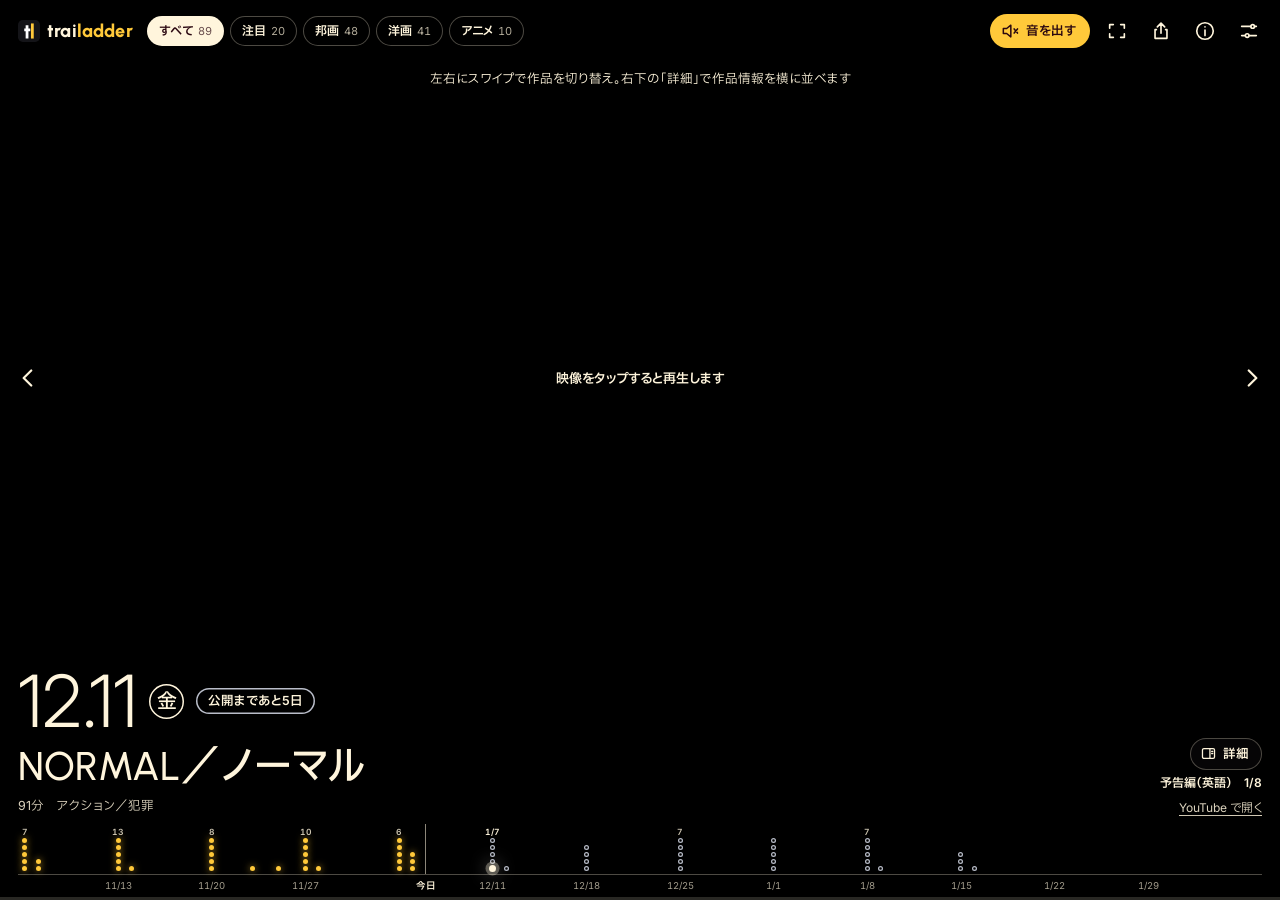
==== commit d121a97d: "撮影用のデモ（?demo=1）と、画面を消さない（Screen Wake Lock）を追加 - デモ：Blender Foundation のオープンムービー（CC BY）6本だけを流す。TMDB は" ====
--- a/index.html
+++ b/index.html
@@ -12,9 +12,11 @@
 <meta property="og:title" content="Trailadder - 映画の予告編を、はしごする">
 <meta property="og:description" content="公開から1か月以内の映画と、2か月先までの公開予定作の予告編を、公開日順にスワイプで観る。">
 <meta property="og:url" content="https://trailadder.com/">
-<meta property="og:image" content="https://trailadder.com/icons/icon-512.png">
-<meta property="og:image:alt" content="Trailadder">
-<meta name="twitter:card" content="summary">
+<meta property="og:image" content="https://trailadder.com/og.png">
+<meta property="og:image:width" content="1200">
+<meta property="og:image:height" content="630">
+<meta property="og:image:alt" content="Trailadder - 映画の予告編を、はしごする">
+<meta name="twitter:card" content="summary_large_image">
 <meta name="theme-color" content="#000000">
 <meta name="mobile-web-app-capable" content="yes">
 <meta name="apple-mobile-web-app-capable" content="yes">
@@ -32,6 +34,9 @@
 <script>
 /* 確認用（stg）のアドレス（stg.… / stg-….）で開いたときだけ、画面に印を出す */
 if (/^stg[.-]/.test(location.hostname)) document.documentElement.classList.add('stg');
+/* 作品データは、ページの残り（本体のスクリプト）を読み終えるのを待たずに取りに行く。start() が最初の1回だけこれを使う */
+if (/[?&]demo=1(&|$)/.test(location.search)) document.documentElement.classList.add('demo');   // 撮影用のデモ（?demo=1）
+else window.FILMS = fetch('data/films.json', { cache: 'no-cache' }).catch(() => null);
 </script>
 <style>
 :root{
@@ -249,6 +254,7 @@
 .sw:checked{background:var(--bulb)}
 .sw:checked::after{transform:translateX(18px);background:var(--curtain-deep)}
 .credit{margin:0;font:400 11px/1.75 var(--ui);font-feature-settings:inherit;opacity:.62}
+.credit.pages{display:flex;flex-wrap:wrap;gap:4px 16px;font-size:12.5px;opacity:.8}   /* 運営者情報などへのリンク（設定画面の一番下） */
 
 #veil{position:absolute;inset:0;z-index:8;display:grid;align-content:center;padding:0 var(--gr) 0 calc(var(--gl) + 5%)}
 .vin{display:grid;gap:12px;max-width:34rem}
@@ -261,6 +267,12 @@
 #envtag{display:none;position:absolute;z-index:10;left:var(--gl);bottom:calc(var(--gb) - 3px);pointer-events:none;user-select:none;-webkit-user-select:none;
   font:800 10px/1 var(--name);font-feature-settings:inherit;letter-spacing:.08em;color:var(--curtain-deep);background:var(--bulb);padding:3px 6px;border-radius:4px;opacity:.9}
 html.stg #envtag{display:block}
+/* デモ（?demo=1）：表示中の映像のクレジット（CC BY の表示義務）。
+   横画面は上の段のすぐ下の右端、縦画面は映像の右下に重ねる（下のカレンダーと重ならない所） */
+#democredit{display:none;position:absolute;z-index:10;right:var(--gr);top:calc(46px + var(--gt) + 6px);max-width:60%;pointer-events:none;user-select:none;-webkit-user-select:none;
+  font:500 10px/1.3 var(--ui);font-feature-settings:inherit;color:rgba(255,255,255,.8);text-align:right;text-shadow:0 1px 4px rgba(0,0,0,.8)}
+html.demo #democredit{display:block}
+#stage.tall #democredit{top:calc(var(--vb) - 6px);transform:translateY(-100%);max-width:calc(100% - var(--gl) - var(--gr))}
 #toast{position:absolute;z-index:9;left:50%;top:calc(var(--gt) + 52px);transform:translate(-50%,-8px);max-width:78%;text-align:center;background:rgba(0,0,0,.8);font:400 12.5px/1.55 var(--ui);font-feature-settings:inherit;padding:9px 14px;border-radius:10px;opacity:0;pointer-events:none;transition:opacity .2s,transform .2s}
 #toast.on{opacity:1;transform:translate(-50%,0)}
 
@@ -420,6 +432,7 @@
 
   <div id="toast" role="status" aria-live="polite"></div>
   <div id="envtag" aria-hidden="true">stg</div>
+  <div id="democredit" aria-live="polite"></div>
 </div>
 
 
@@ -430,6 +443,45 @@
 /* ---------- constants ---------- */
 const TMDB = 'https://api.themoviedb.org/3';
 const IMG = 'https://image.tmdb.org/t/p/';
+
+/* ---------- 撮影用のデモ（?demo=1） ----------
+   宣伝用の画面収録のため、権利処理の済んだ映像（Blender Foundation のオープンムービー、CC BY）だけを流す。
+   TMDB のデータは使わず、通常の画面からはリンクしない。公開日は並び順と表示のためのダミー（今日からの日数）。
+   YouTube の ID は Blender の公式サイト（studio.blender.org の公開記事、durian / mango.blender.org）に埋め込まれているもののみ */
+const DEMO = document.documentElement.classList.contains('demo');
+const DEMO_FILMS = [
+  { d: -24, title: 'シンテル', otitle: 'Sintel', runtime: 15, genres: ['アニメーション', 'ファンタジー'], gids: [16, 14], pop: 90,
+    overview: '雪山を旅する少女シンテルは、さらわれた小さなドラゴンを探している。手がかりを追って、彼女は危険な土地へと踏み込んでいく。',
+    vids: [['HOfdboHvshg', '予告編', 'Trailer'], ['eRsGyueVLvQ', '本編', 'Clip']], license: 'CC BY 3.0', credit: '(CC) Blender Foundation | durian.blender.org' },
+  { d: -10, title: 'ティアーズ・オブ・スティール', otitle: 'Tears of Steel', runtime: 12, genres: ['サイエンスフィクション'], gids: [878], pop: 70,
+    overview: '近未来のアムステルダム。ロボットに支配されかけた世界を救うため、科学者たちは過去のある出来事をやり直そうとする。',
+    vids: [['R6MlUcmOul8', '本編', 'Clip']], license: 'CC BY 3.0', credit: '(CC) Blender Foundation | mango.blender.org' },
+  { d: 0, title: 'スプライト・フライト', otitle: 'Sprite Fright', runtime: 10, genres: ['アニメーション', 'コメディ'], gids: [16, 35], pop: 85,
+    overview: '森へ遊びに来た騒がしい若者たち。そこで出会ったのは、おだやかなキノコの妖精たちだった――はずが。',
+    vids: [['_cMxraX_5RE', '本編', 'Clip']], license: 'CC BY 4.0', credit: '(CC) Blender Foundation | studio.blender.org' },
+  { d: 9, title: 'チャージ', otitle: 'Charge', runtime: 4, genres: ['アニメーション', 'アクション'], gids: [16, 28], pop: 60,
+    overview: '荒れ果てた世界で、老人はたった一つのエネルギーを守ろうとする。そこへ、それを奪いに来た者が現れる。',
+    vids: [['UXqq0ZvbOnk', '本編', 'Clip']], license: 'CC BY 4.0', credit: '(CC) Blender Foundation | studio.blender.org' },
+  { d: 23, title: 'コーヒー・ラン', otitle: 'Coffee Run', runtime: 0, genres: ['アニメーション', 'ドラマ'], gids: [16, 18], pop: 50,
+    overview: 'コーヒーを片手に走る一人の女性。走りながら、終わってしまった恋の思い出が次々とよみがえる。',
+    vids: [['PVGeM40dABA', '本編', 'Clip']], license: 'CC BY 4.0', credit: '(CC) Blender Foundation | studio.blender.org' },
+  { d: 44, title: 'ウィング・イット！', otitle: 'Wing It!', runtime: 0, genres: ['アニメーション', 'コメディ'], gids: [16, 35], pop: 75,
+    overview: '納屋で手作りのロケットを組み立てる鳥と、それに巻き込まれる相棒。無事に飛び立てるのか。',
+    vids: [['u9lj-c29dxI', '本編', 'Clip']], license: 'CC BY 4.0', credit: '(CC) Blender Foundation | studio.blender.org' },
+];
+function demoData() {
+  const iso0 = d => { const x = new Date(); x.setHours(0, 0, 0, 0); x.setDate(x.getDate() + d); return `${x.getFullYear()}-${String(x.getMonth() + 1).padStart(2, '0')}-${String(x.getDate()).padStart(2, '0')}`; };
+  return {
+    fetchedAt: new Date().toISOString(),
+    films: DEMO_FILMS.map((f, i) => ({
+      id: -(i + 1), title: f.title, otitle: f.otitle, ol: 'en', date: iso0(f.d), cert: '', pop: f.pop, overview: f.overview,
+      runtime: f.runtime, genres: f.genres, gids: f.gids, director: [], cast: [], revival: false,
+      img: `https://i.ytimg.com/vi/${f.vids[0][0]}/maxresdefault.jpg`,   // 背景は YouTube の動画の画像（16:9）
+      vids: f.vids.map(([key, name, type]) => ({ key, name, type, lang: 'en', official: 1 })),
+      license: f.license, credit: f.credit,
+    })),
+  };
+}
 const REGION = 'JP', LANG = 'ja-JP';
 const HOT_N = 20, MAXDOT = 5;
 const NS = 'trailadder.';
@@ -563,7 +615,7 @@
 // read the shared link before anything rewrites the address bar
 let urlOn = false;   // 最初の表示では URL に作品（?f=）を付けない。自分で作品を動かしてから付ける（cinemaladder と同じ）
 function syncUrl() {
-  const f = view[idx]; if (!urlOn || !f) return;
+  const f = view[idx]; if (!urlOn || !f || DEMO) return;   // デモでは URL（?demo=1）を書き換えない
   try { history.replaceState(null, '', shareUrl(f)); } catch (e) {}   // the address bar is this film's link
   document.title = `${f.title}｜予告編 - Trailadder`;   // the server titles the page after the film in the link; follow the film on screen
 }
@@ -603,7 +655,7 @@
   if (f.revival) a.push('リバイバル上映');
   return a.join('　');
 }
-const bgUrl = f => f.backdrop ? IMG + 'w1280' + f.backdrop : f.poster ? IMG + 'w780' + f.poster : `https://i.ytimg.com/vi/${f.vids[0].key}/hqdefault.jpg`;
+const bgUrl = f => f.img ? f.img : f.backdrop ? IMG + 'w1280' + f.backdrop : f.poster ? IMG + 'w780' + f.poster : `https://i.ytimg.com/vi/${f.vids[0].key}/hqdefault.jpg`;
 const curVid = f => f.vids[f.vi || 0];
 function vidLabel(v) {
   let s = TYPE_JA[v.type] || '映像';
@@ -624,8 +676,9 @@
   $('.title', el).innerHTML = wbrTitle(f.title);
   $('.sub', el).textContent = subOf(f);
   $('.ov', el).textContent = f.overview || '';
-  $('.amb', el).style.backgroundImage = `url("${f.backdrop ? IMG + 'w300' + f.backdrop : bgUrl(f)}")`;
-}
+  $('.amb', el).style.backgroundImage = `url("${ambUrl(f)}")`;
+}
+const ambUrl = f => f.backdrop ? IMG + 'w300' + f.backdrop : bgUrl(f);   // 縦画面の背景のぼかし用（小さい画像）
 const at = i => { const n = view.length; return n ? view[((i % n) + n) % n] : null; };
 const side = i => view.length > 1 ? at(i) : null;
 function setRoles() { for (const k in roles) roles[k].dataset.role = k; }
@@ -669,13 +722,16 @@
 }
 function onSettle() {
   const f = view[idx]; if (!f) return;
-  ambient.style.backgroundImage = `url("${f.backdrop ? IMG + 'w300' + f.backdrop : bgUrl(f)}")`;
-  if (view.length > 1) for (const n of [idx + 1, idx + 2, idx - 1]) new Image().src = bgUrl(at(n));
+  ambient.style.backgroundImage = `url("${ambUrl(f)}")`;
+  // 隣の作品の画像は先読みしておく。最初の1本は、今の作品の画像が出てからにする（回線を取り合わない）
+  if (view.length > 1) setTimeout(() => (firstPaint || Promise.resolve()).then(() => { for (const n of [idx + 1, idx + 2, idx - 1]) new Image().src = bgUrl(at(n)); }), 0);
   markRail(); updateVinfo();
+  if (DEMO) $('#democredit').textContent = `${f.otitle}：${f.credit}（${f.license}）`;
   if (sheetOpen === 'info') { sheetBody.innerHTML = infoHTML(f); sheetBody.scrollTop = 0; sheetBody.style.transition = 'none'; sheetBody.style.transform = ''; }
   syncUrl();
   setHud(true); queueLoad();
 }
+let firstPaint = null;   // 最初に出す作品の画像が届いたら（最長1.2秒で）解ける。ready() が作る
 function queueLoad() {
   clearTimeout(loadT);
   stage.classList.remove('stalled', 'playing', 'buffering', 'loading');
@@ -683,7 +739,12 @@
   if (P.ready) { try { P.yt.pauseVideo(); } catch (e) {} }
   const f = view[idx]; if (!f || f.blocked) { loadPending = false; return; }
   loadPending = true; stage.classList.add('loading');
-  loadT = setTimeout(() => { loadPending = false; P.load(curVid(f).key); }, P.yt ? 180 : 0);
+  loadT = setTimeout(() => {
+    loadPending = false;
+    // 最初の1本は、背景の画像を先に出してから YouTube（大きい）を読み込み始める
+    if (!P.yt && firstPaint) firstPaint.then(() => { if (view[idx] === f) P.load(curVid(f).key); });
+    else P.load(curVid(f).key);
+  }, P.yt ? 180 : 0);
 }
 function updateVinfo() {
   const f = view[idx]; if (!f) return;
@@ -1107,8 +1168,8 @@
   ${f.director.length || f.cast.length || orig ? `<dl class="credits">${orig ? `<dt>原題</dt><dd>${esc(f.otitle)}</dd>` : ''}${f.director.length ? `<dt>監督</dt><dd>${esc(f.director.join('、'))}</dd>` : ''}${f.cast.length ? `<dt>出演</dt><dd>${esc(f.cast.join('、'))}</dd>` : ''}</dl>` : ''}
   <h4>この作品の映像</h4>
   <ul class="vids">${f.vids.map((v, i) => `<li><button type="button" data-vi="${i}" aria-current="${i === vi}">${esc(v.name || vidLabel(v))}<span>${esc(vidLabel(v))}</span></button></li>`).join('')}</ul>
-  <p class="links"><a href="https://www.youtube.com/watch?v=${esc(curVid(f).key)}" target="_blank" rel="noopener">YouTube で開く</a><a href="https://cinemaladder.com/?f=${f.id}" target="_blank" rel="noopener">Cinemaladderで評判をはしごする</a></p>
-  <p class="credit">作品情報と画像は <a href="https://www.themoviedb.org" target="_blank" rel="noopener">TMDB</a> から取得しています。This product uses the TMDB API but is not endorsed or certified by TMDB.</p>`;
+  <p class="links"><a href="https://www.youtube.com/watch?v=${esc(curVid(f).key)}" target="_blank" rel="noopener">YouTube で開く</a>${DEMO ? '' : `<a href="https://cinemaladder.com/?f=${f.id}" target="_blank" rel="noopener">Cinemaladderで評判をはしごする</a>`}</p>
+  ${DEMO ? `<p class="credit">映像：${esc(f.credit)}（${esc(f.license)}）。撮影用のデモです。公開日は表示のためのダミーです。</p>` : `<p class="credit">作品情報と画像は <a href="https://www.themoviedb.org" target="_blank" rel="noopener">TMDB</a> から取得しています。This product uses the TMDB API but is not endorsed or certified by TMDB.</p>`}`;
 }
 function settingsHTML() {
   const t = new Date(data.fetchedAt);
@@ -1120,7 +1181,8 @@
   ${coarse && prefs.mode === 'landscape' ? `<div class="row"><span>横画面で倒す向き<small>本体をどちらに倒して観るかを入れ替えます</small></span><button class="btn" type="button" data-act="flip">反対向きにする</button></div>` : ''}
   <div class="row"><span>作品データ<small>${data.films.length}本・${t.getMonth() + 1}月${t.getDate()}日 ${t.getHours()}:${pad(t.getMinutes())} 更新（毎朝自動で更新）</small></span><button class="btn" type="button" data-act="reload">読み込み直す</button></div>
   <div class="row"><span>音が出ないとき<small>映像を一度だけ直接タップして再生します</small></span><button class="btn" type="button" data-act="unlock">直接タップに切り替える</button></div>
-  <p class="credit">作品情報と画像は TMDB から取得しています。This product uses the TMDB API but is not endorsed or certified by TMDB. 映像は YouTube の埋め込みプレイヤーで再生しています。</p>`;
+  <p class="credit">作品情報と画像は TMDB から取得しています。This product uses the TMDB API but is not endorsed or certified by TMDB. 映像は YouTube の埋め込みプレイヤーで再生しています。</p>
+  <p class="credit pages"><a href="/about">運営者情報</a><a href="/privacy">プライバシーポリシー</a><a href="https://cinemaladder.com/" target="_blank" rel="noopener">Cinemaladder</a></p>`;
 }
 let inlT = 0;
 function openSheet(kind) {
@@ -1292,7 +1354,9 @@
   stage.hidden = false; layout();
   if (!data) stage.classList.add('loading', 'boot');   // 読み込み中は幕を出さず、再生待ちと同じ点の表示だけにする
   try {
-    const r = await fetch('data/films.json', { cache: force ? 'reload' : 'no-cache' });
+    if (DEMO) { const d = demoData(); const t = startOfDay(new Date()); d.from = iso(addMonths(t, -1)); d.to = iso(addMonths(t, 2)); data = d; ready(); return; }
+    let r = !force && window.FILMS ? await window.FILMS : null; window.FILMS = null;
+    if (!r) r = await fetch('data/films.json', { cache: force ? 'reload' : 'no-cache' });
     if (!r.ok) { const e = new Error('films ' + r.status); e.status = r.status; throw e; }
     const d = await r.json();
     // the file is built each morning; keep today's window exactly
@@ -1313,12 +1377,42 @@
   const link = sharedLink; sharedLink = null;   // only the first start follows the link; later reloads keep the current film
   setFilter('all', true);
   if (link) openShared(link.id, link.v);
+  // 最初に出す作品の画像を、優先して取りに行く（画面でいちばん大きい画像なので、表示の速さの指標 LCP になる）。
+  // YouTube と隣の作品の画像は、これが届いてから（最長1.2秒待って）読み込み始める
+  const f0 = view[idx];
+  if (f0 && !firstPaint) {
+    const im = new Image(); im.fetchPriority = 'high'; im.src = stage.classList.contains('tall') ? ambUrl(f0) : bgUrl(f0);
+    firstPaint = Promise.race([im.decode().catch(() => {}), new Promise(r => setTimeout(r, 1200))]);
+  }
   daysEl.classList.add('intro'); setTimeout(() => daysEl.classList.remove('intro'), 1800);
   if (!store.get('hinted', false)) {
     store.set('hinted', true);
     setTimeout(() => toast(stage.classList.contains('tall') ? '左右にスワイプで作品を切り替え。あらすじを上になぞると詳細が続きます' : '左右にスワイプで作品を切り替え。右下の「詳細」で作品情報を横に並べます', 5200), 900);
   }
 }
+
+/* ---------- 画面を消さない（Screen Wake Lock） ----------
+   iOS はミュートのインライン再生を「視聴中」とみなさず、自動ロックで画面が消える。
+   ロックは本物の操作（タップ・スワイプ・キー）のあとにだけ取る（ページを開いただけでは取らない）。
+   タブが隠れると自動で外れるので、戻ったときに取り直す。取れないとき（非対応・低電力モードなど）は何もしない */
+let wakeLock = null, waking = false, woke = false, rewoke = false;
+async function keepAwake() {
+  if (!woke || !('wakeLock' in navigator) || document.visibilityState !== 'visible' || wakeLock || waking) return;
+  waking = true;   // 取りに行っている間に操作が続いても、二重に取りに行かない
+  try {
+    const l = await navigator.wakeLock.request('screen');
+    wakeLock = l;
+    l.addEventListener('release', () => {
+      if (wakeLock === l) wakeLock = null;
+      // 画面が見えたまま外されたときは、1回だけ取り直す（失敗を繰り返さない）。次の操作でまた取り直す
+      if (document.visibilityState === 'visible' && !rewoke) { rewoke = true; keepAwake(); }
+    });
+  } catch (e) {}
+  waking = false;
+}
+const onGesture = () => { woke = true; rewoke = false; keepAwake(); };
+for (const t of ['pointerup', 'touchend', 'keydown']) document.addEventListener(t, onGesture, { capture: true, passive: true });
+document.addEventListener('visibilitychange', () => { if (document.visibilityState === 'visible') keepAwake(); });
 
 addEventListener('resize', layout);
 addEventListener('orientationchange', () => setTimeout(layout, 80));
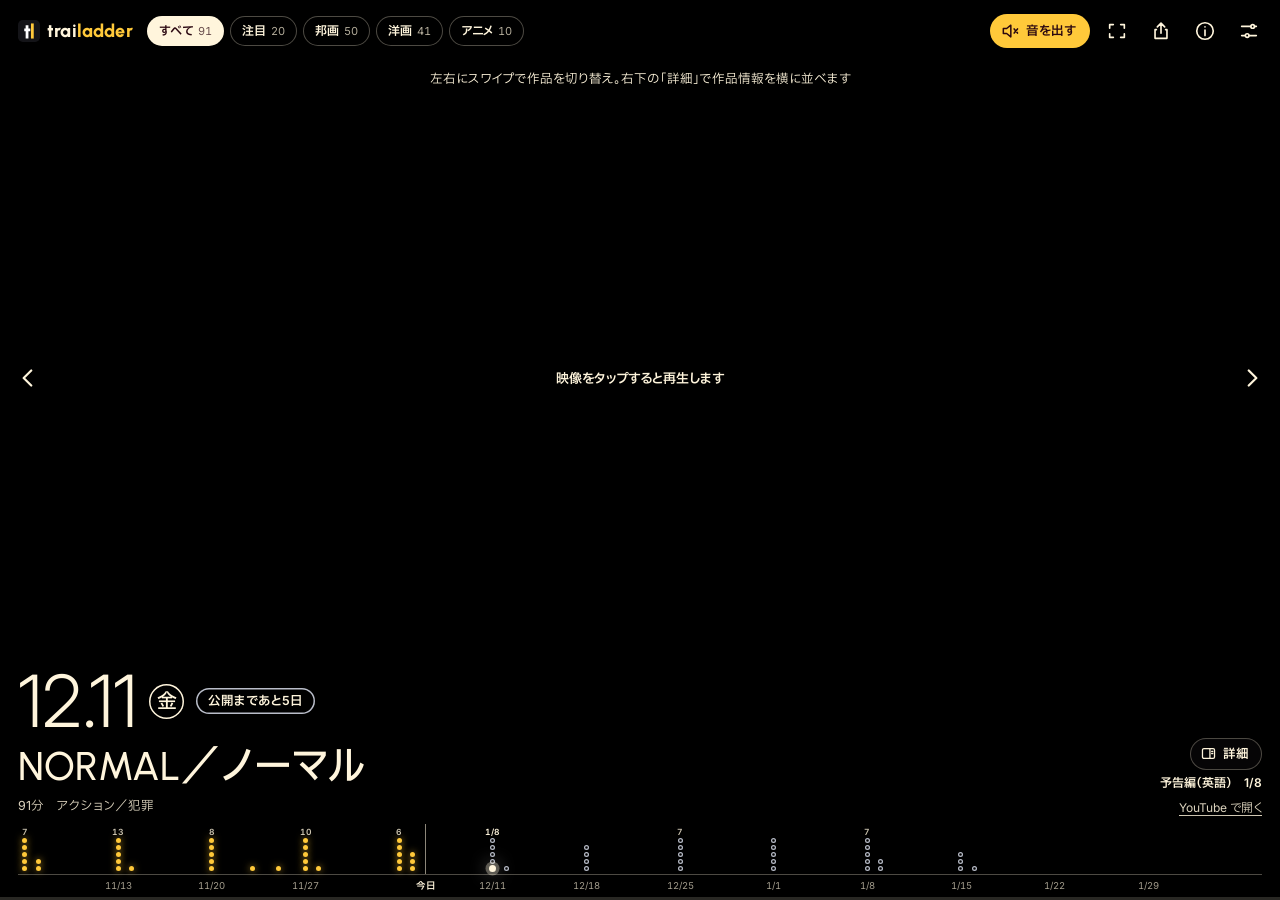
==== commit 8adbdf85: "デモの開始位置／クレジットを詳細パネルの下に／ホーム画面から起動したときの上端のぼかしを解消 - デモ：作品ごとに冒頭のロゴ・タイトルを飛ばす開始位置（秒）を付ける。通常の予告編は0秒から - デモの" ====
--- a/index.html
+++ b/index.html
@@ -20,7 +20,8 @@
 <meta name="theme-color" content="#000000">
 <meta name="mobile-web-app-capable" content="yes">
 <meta name="apple-mobile-web-app-capable" content="yes">
-<meta name="apple-mobile-web-app-status-bar-style" content="black-translucent">
+<!-- black：ステータスバーを不透明の黒にし、ページはその下から始める。iOS 26 では black-translucent だと、ホーム画面から起動したときに上端のぼかしが上の段に重なる -->
+<meta name="apple-mobile-web-app-status-bar-style" content="black">
 <meta name="apple-mobile-web-app-title" content="Trailadder">
 <link rel="manifest" href="manifest.webmanifest">
 <link rel="icon" href="icons/icon.svg" type="image/svg+xml">
@@ -267,11 +268,12 @@
 #envtag{display:none;position:absolute;z-index:10;left:var(--gl);bottom:calc(var(--gb) - 3px);pointer-events:none;user-select:none;-webkit-user-select:none;
   font:800 10px/1 var(--name);font-feature-settings:inherit;letter-spacing:.08em;color:var(--curtain-deep);background:var(--bulb);padding:3px 6px;border-radius:4px;opacity:.9}
 html.stg #envtag{display:block}
-/* デモ（?demo=1）：表示中の映像のクレジット（CC BY の表示義務）。
+/* デモ（?demo=1）：表示中の映像のクレジット（CC BY の表示義務）。詳細パネル（z-index:6）より下に描く。
    横画面は上の段のすぐ下の右端、縦画面は映像の右下に重ねる（下のカレンダーと重ならない所） */
-#democredit{display:none;position:absolute;z-index:10;right:var(--gr);top:calc(46px + var(--gt) + 6px);max-width:60%;pointer-events:none;user-select:none;-webkit-user-select:none;
+#democredit{display:none;position:absolute;z-index:5;right:var(--gr);top:calc(46px + var(--gt) + 6px);max-width:60%;pointer-events:none;user-select:none;-webkit-user-select:none;
   font:500 10px/1.3 var(--ui);font-feature-settings:inherit;color:rgba(255,255,255,.8);text-align:right;text-shadow:0 1px 4px rgba(0,0,0,.8)}
 html.demo #democredit{display:block}
+#stage.split #democredit{right:calc(var(--pw) + var(--gr))}
 #stage.tall #democredit{top:calc(var(--vb) - 6px);transform:translateY(-100%);max-width:calc(100% - var(--gl) - var(--gr))}
 #toast{position:absolute;z-index:9;left:50%;top:calc(var(--gt) + 52px);transform:translate(-50%,-8px);max-width:78%;text-align:center;background:rgba(0,0,0,.8);font:400 12.5px/1.55 var(--ui);font-feature-settings:inherit;padding:9px 14px;border-radius:10px;opacity:0;pointer-events:none;transition:opacity .2s,transform .2s}
 #toast.on{opacity:1;transform:translate(-50%,0)}
@@ -446,41 +448,58 @@
 
 /* ---------- 撮影用のデモ（?demo=1） ----------
    宣伝用の画面収録のため、権利処理の済んだ映像（Blender Foundation のオープンムービー、CC BY）だけを流す。
-   TMDB のデータは使わず、通常の画面からはリンクしない。公開日は並び順と表示のためのダミー（今日からの日数）。
+   TMDB のデータは使わず、通常の画面からはリンクしない。公開日は並び順と表示のためのダミーで、すべて金曜日（w は、今日以降で一番近い金曜日から何週目か）。
    YouTube の ID は Blender の公式サイト（studio.blender.org の公開記事、durian / mango.blender.org）に埋め込まれているもののみ */
 const DEMO = document.documentElement.classList.contains('demo');
+// start：最初の映像を何秒目から流すか（冒頭のロゴ・タイトルを飛ばす。実機の収録から決めた値）
 const DEMO_FILMS = [
-  { d: -24, title: 'シンテル', otitle: 'Sintel', runtime: 15, genres: ['アニメーション', 'ファンタジー'], gids: [16, 14], pop: 90,
+  { w: -3, title: 'シンテル', otitle: 'Sintel', start: 3, runtime: 15, genres: ['アニメーション', 'ファンタジー'], gids: [16, 14], pop: 90,
     overview: '雪山を旅する少女シンテルは、さらわれた小さなドラゴンを探している。手がかりを追って、彼女は危険な土地へと踏み込んでいく。',
     vids: [['HOfdboHvshg', '予告編', 'Trailer'], ['eRsGyueVLvQ', '本編', 'Clip']], license: 'CC BY 3.0', credit: '(CC) Blender Foundation | durian.blender.org' },
-  { d: -10, title: 'ティアーズ・オブ・スティール', otitle: 'Tears of Steel', runtime: 12, genres: ['サイエンスフィクション'], gids: [878], pop: 70,
+  { w: -1, title: 'ティアーズ・オブ・スティール', otitle: 'Tears of Steel', start: 50, runtime: 12, genres: ['サイエンスフィクション'], gids: [878], pop: 70,
     overview: '近未来のアムステルダム。ロボットに支配されかけた世界を救うため、科学者たちは過去のある出来事をやり直そうとする。',
     vids: [['R6MlUcmOul8', '本編', 'Clip']], license: 'CC BY 3.0', credit: '(CC) Blender Foundation | mango.blender.org' },
-  { d: 0, title: 'スプライト・フライト', otitle: 'Sprite Fright', runtime: 10, genres: ['アニメーション', 'コメディ'], gids: [16, 35], pop: 85,
+  { w: 0, title: 'スプライト・フライト', otitle: 'Sprite Fright', start: 30, runtime: 10, genres: ['アニメーション', 'コメディ'], gids: [16, 35], pop: 85,
     overview: '森へ遊びに来た騒がしい若者たち。そこで出会ったのは、おだやかなキノコの妖精たちだった――はずが。',
     vids: [['_cMxraX_5RE', '本編', 'Clip']], license: 'CC BY 4.0', credit: '(CC) Blender Foundation | studio.blender.org' },
-  { d: 9, title: 'チャージ', otitle: 'Charge', runtime: 4, genres: ['アニメーション', 'アクション'], gids: [16, 28], pop: 60,
+  { w: 1, title: 'チャージ', otitle: 'Charge', start: 8, runtime: 4, genres: ['アニメーション', 'アクション'], gids: [16, 28], pop: 60,
     overview: '荒れ果てた世界で、老人はたった一つのエネルギーを守ろうとする。そこへ、それを奪いに来た者が現れる。',
     vids: [['UXqq0ZvbOnk', '本編', 'Clip']], license: 'CC BY 4.0', credit: '(CC) Blender Foundation | studio.blender.org' },
-  { d: 23, title: 'コーヒー・ラン', otitle: 'Coffee Run', runtime: 0, genres: ['アニメーション', 'ドラマ'], gids: [16, 18], pop: 50,
+  { w: 3, title: 'コーヒー・ラン', otitle: 'Coffee Run', start: 10, runtime: 0, genres: ['アニメーション', 'ドラマ'], gids: [16, 18], pop: 50,
     overview: 'コーヒーを片手に走る一人の女性。走りながら、終わってしまった恋の思い出が次々とよみがえる。',
     vids: [['PVGeM40dABA', '本編', 'Clip']], license: 'CC BY 4.0', credit: '(CC) Blender Foundation | studio.blender.org' },
-  { d: 44, title: 'ウィング・イット！', otitle: 'Wing It!', runtime: 0, genres: ['アニメーション', 'コメディ'], gids: [16, 35], pop: 75,
+  { w: 6, title: 'ウィング・イット！', otitle: 'Wing It!', start: 6, runtime: 0, genres: ['アニメーション', 'コメディ'], gids: [16, 35], pop: 75,
     overview: '納屋で手作りのロケットを組み立てる鳥と、それに巻き込まれる相棒。無事に飛び立てるのか。',
     vids: [['u9lj-c29dxI', '本編', 'Clip']], license: 'CC BY 4.0', credit: '(CC) Blender Foundation | studio.blender.org' },
 ];
+// デモの映像の開始位置（秒）。最初の映像だけ（シンテルの本編などには付けない）。通常の予告編はいつも0秒から
+const startOf = key => { if (!DEMO) return 0; const f = DEMO_FILMS.find(x => x.vids[0][0] === key); return f ? f.start || 0 : 0; };
 function demoData() {
-  const iso0 = d => { const x = new Date(); x.setHours(0, 0, 0, 0); x.setDate(x.getDate() + d); return `${x.getFullYear()}-${String(x.getMonth() + 1).padStart(2, '0')}-${String(x.getDate()).padStart(2, '0')}`; };
+  const fri = (5 - new Date().getDay() + 7) % 7;   // 今日以降で一番近い金曜日まで何日か（金曜日なら0）
+  const iso0 = w => { const x = new Date(); x.setHours(0, 0, 0, 0); x.setDate(x.getDate() + fri + w * 7); return `${x.getFullYear()}-${String(x.getMonth() + 1).padStart(2, '0')}-${String(x.getDate()).padStart(2, '0')}`; };
   return {
     fetchedAt: new Date().toISOString(),
     films: DEMO_FILMS.map((f, i) => ({
-      id: -(i + 1), title: f.title, otitle: f.otitle, ol: 'en', date: iso0(f.d), cert: '', pop: f.pop, overview: f.overview,
+      id: -(i + 1), title: f.title, otitle: f.otitle, ol: 'en', date: iso0(f.w), cert: '', pop: f.pop, overview: f.overview,
       runtime: f.runtime, genres: f.genres, gids: f.gids, director: [], cast: [], revival: false,
       img: `https://i.ytimg.com/vi/${f.vids[0][0]}/maxresdefault.jpg`,   // 背景は YouTube の動画の画像（16:9）
       vids: f.vids.map(([key, name, type]) => ({ key, name, type, lang: 'en', official: 1 })),
       license: f.license, credit: f.credit,
     })),
   };
+}
+// 古い動画には大きいサムネイル（maxresdefault）がなく、YouTube は 120×90 の灰色の画像を返す。
+// そのときは、どの動画にもある hqdefault（480×360。上下の黒帯は 16:9 に切り抜くと消える）に差し替え、表示中の背景も直す
+function demoThumbs() {
+  for (const f of data.films) {
+    const im = new Image();
+    im.onload = im.onerror = () => {
+      if (im.naturalWidth > 120) return;
+      const old = f.img; f.img = `https://i.ytimg.com/vi/${f.vids[0].key}/hqdefault.jpg`;
+      for (const el of document.querySelectorAll('.bg, .amb, #ambient')) if (el.style.backgroundImage.includes(old)) el.style.backgroundImage = `url("${f.img}")`;
+    };
+    im.src = f.img;
+  }
 }
 const REGION = 'JP', LANG = 'ja-JP';
 const HOT_N = 20, MAXDOT = 5;
@@ -791,7 +810,7 @@
     }
     if (!this.ready) return;
     if (key === this.key && this.state !== 0) { this.yt.playVideo(); if (this.state === 1) this.onState(1); }
-    else { this.key = key; this.yt.loadVideoById(key); ytTitle(true); }
+    else { this.key = key; const st = startOf(key); if (st) this.yt.loadVideoById({ videoId: key, startSeconds: st }); else this.yt.loadVideoById(key); ytTitle(true); }
     this.watch(key);
   },
   create(key) {
@@ -799,6 +818,7 @@
     this.key = key;
     const vars = { autoplay: 1, mute: 1, controls: 0, playsinline: 1, rel: 0, fs: 0, disablekb: 1, iv_load_policy: 3, cc_load_policy: 0, hl: 'ja' };
     if (/^https?:$/.test(location.protocol)) vars.origin = location.origin;
+    if (startOf(key)) vars.start = startOf(key);   // デモだけ
     this.yt = new YT.Player('yt', { width: '100%', height: '100%', videoId: key, playerVars: vars,
       events: { onReady: () => this.onReady(), onStateChange: e => this.onState(e.data), onError: e => this.onError(e.data), onApiChange: () => this.noCaptions() } });
     this.watch(key);
@@ -1354,7 +1374,7 @@
   stage.hidden = false; layout();
   if (!data) stage.classList.add('loading', 'boot');   // 読み込み中は幕を出さず、再生待ちと同じ点の表示だけにする
   try {
-    if (DEMO) { const d = demoData(); const t = startOfDay(new Date()); d.from = iso(addMonths(t, -1)); d.to = iso(addMonths(t, 2)); data = d; ready(); return; }
+    if (DEMO) { const d = demoData(); const t = startOfDay(new Date()); d.from = iso(addMonths(t, -1)); d.to = iso(addMonths(t, 2)); data = d; ready(); demoThumbs(); return; }
     let r = !force && window.FILMS ? await window.FILMS : null; window.FILMS = null;
     if (!r) r = await fetch('data/films.json', { cache: force ? 'reload' : 'no-cache' });
     if (!r.ok) { const e = new Error('films ' + r.status); e.status = r.status; throw e; }
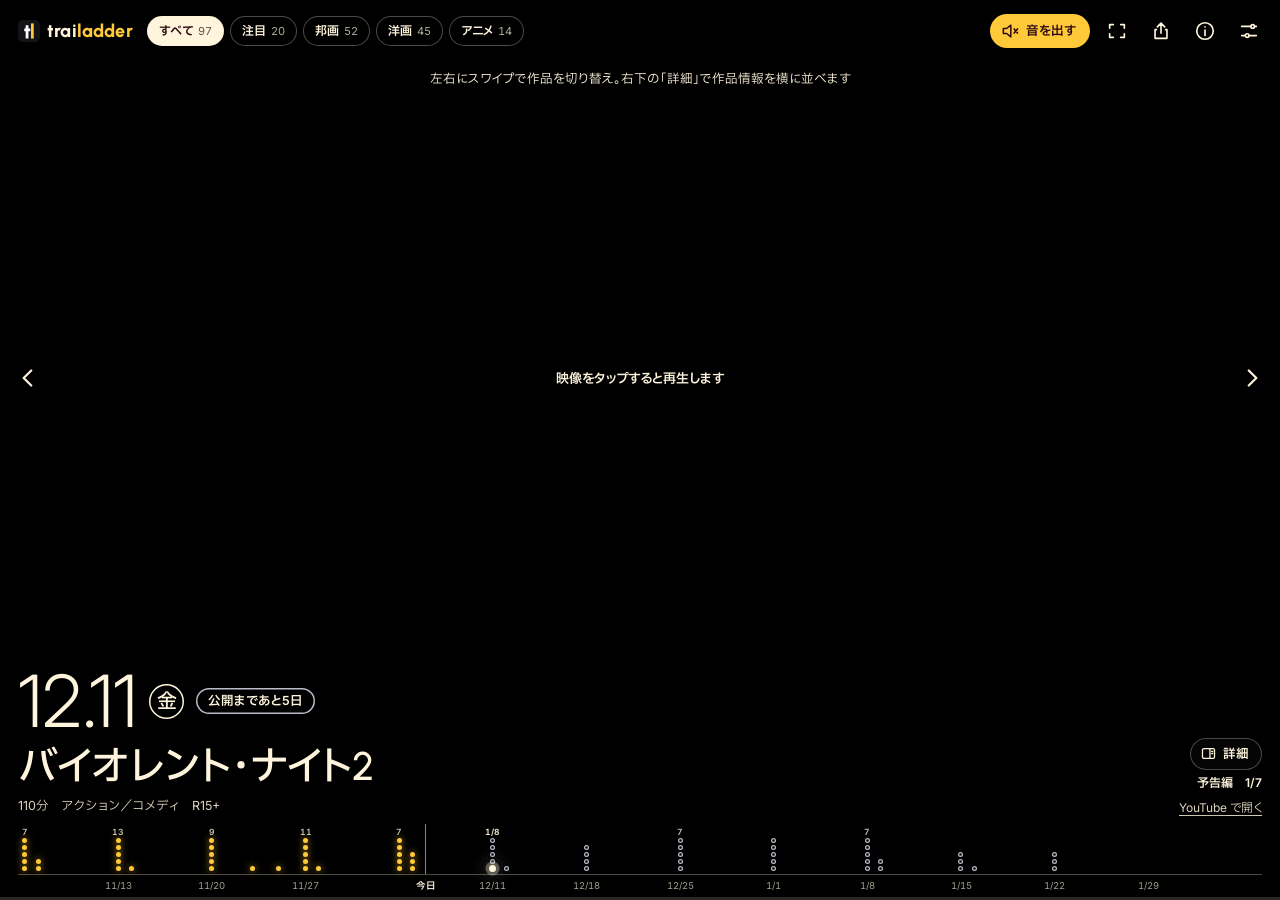
==== commit da1f6451: "日本語の組版を調整（text-spacing-trim・line-break:strict、長文は palt を外す） Co-Authored-By: Claude Sonnet 5.5 <norep" ====
--- a/index.html
+++ b/index.html
@@ -60,7 +60,7 @@
 html,body{margin:0;height:100%;background:#000}
 /* 和文の字間を詰める（palt）を全体にかける。cinemaladder と同じ。和文と英数字のあいだはブラウザが細く空ける。
    注意：font の一括指定（font:500 20px/1.2 …）は font-feature-settings も normal に戻すので、使うときは直後に font-feature-settings:inherit を書く */
-body{position:fixed;inset:0;overflow:hidden;overscroll-behavior:none;font-family:var(--ui);color:var(--light);color-scheme:dark;font-feature-settings:"palt" 1;text-autospace:normal;
+body{position:fixed;inset:0;overflow:hidden;overscroll-behavior:none;font-family:var(--ui);color:var(--light);color-scheme:dark;font-feature-settings:"palt" 1;text-autospace:normal;text-spacing-trim:trim-start;line-break:strict;
   -webkit-text-size-adjust:100%;-webkit-user-select:none;user-select:none;-webkit-touch-callout:none;-webkit-tap-highlight-color:transparent;touch-action:none}
 button{font:inherit;font-feature-settings:inherit;color:inherit;background:none;border:0;padding:0;margin:0;cursor:pointer;touch-action:manipulation}
 a{color:inherit}
@@ -336,6 +336,12 @@
 @media (prefers-reduced-motion:reduce){
   *,*::before,*::after{animation:none!important;transition-duration:.01ms!important}
 }
+/* 日本語の組版（Qiita「日本語サイトで指定する価値のあるCSS」に沿う）。非対応のブラウザでは無視されるだけ。
+   ・あらすじなどの長い文は palt を外す（詰めすぎると読みにくい）。約物の詰めは text-spacing-trim が受け持つ（Chrome 123〜）
+   ・line-break:strict は body に指定済み（小書きのかなと長音記号が行頭に来ない）
+   ・入力欄は和欧のアキを入れない */
+.overview,.ovnote,.credits,.credit{font-feature-settings:normal}
+input,textarea,[contenteditable]{text-autospace:no-autospace}
 </style>
 <!-- 検索エンジン向けの構造化データ（サイトの種類・名前・読み方・姉妹サイト） -->
 <script type="application/ld+json">
